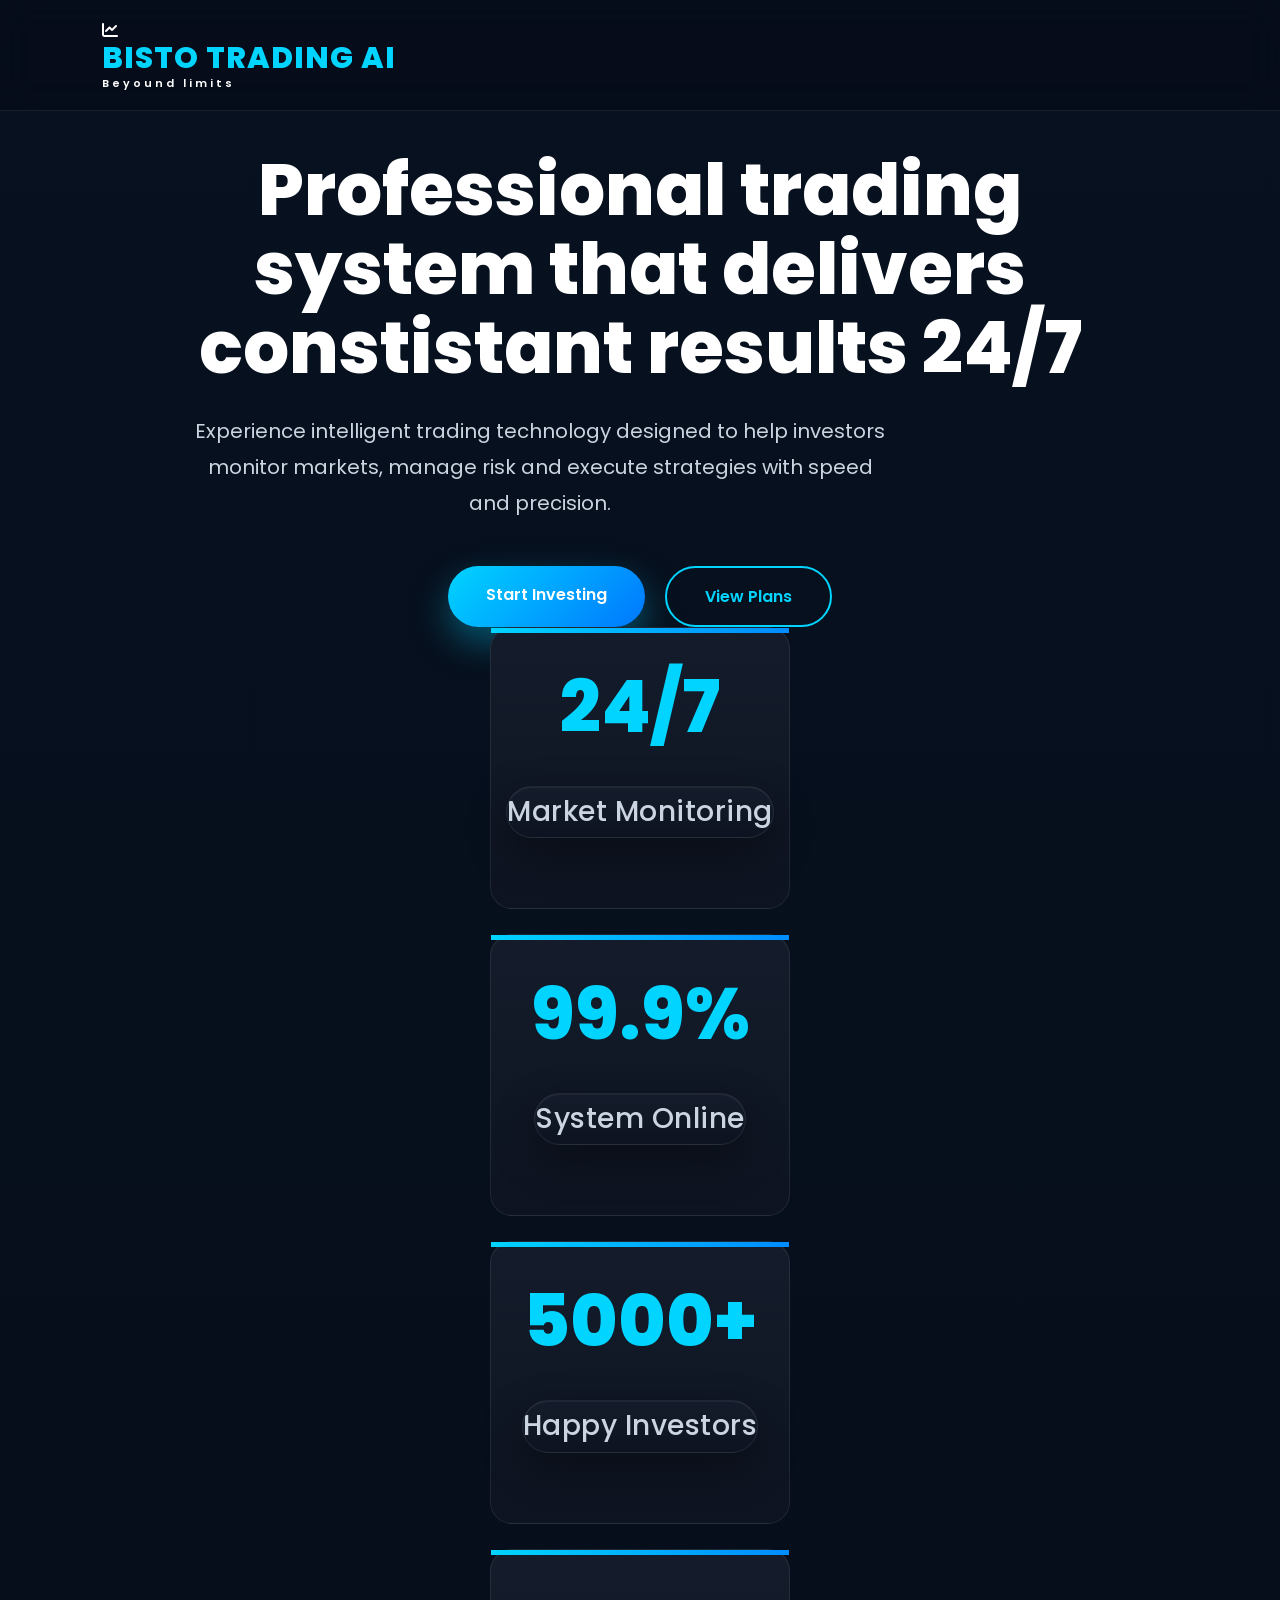
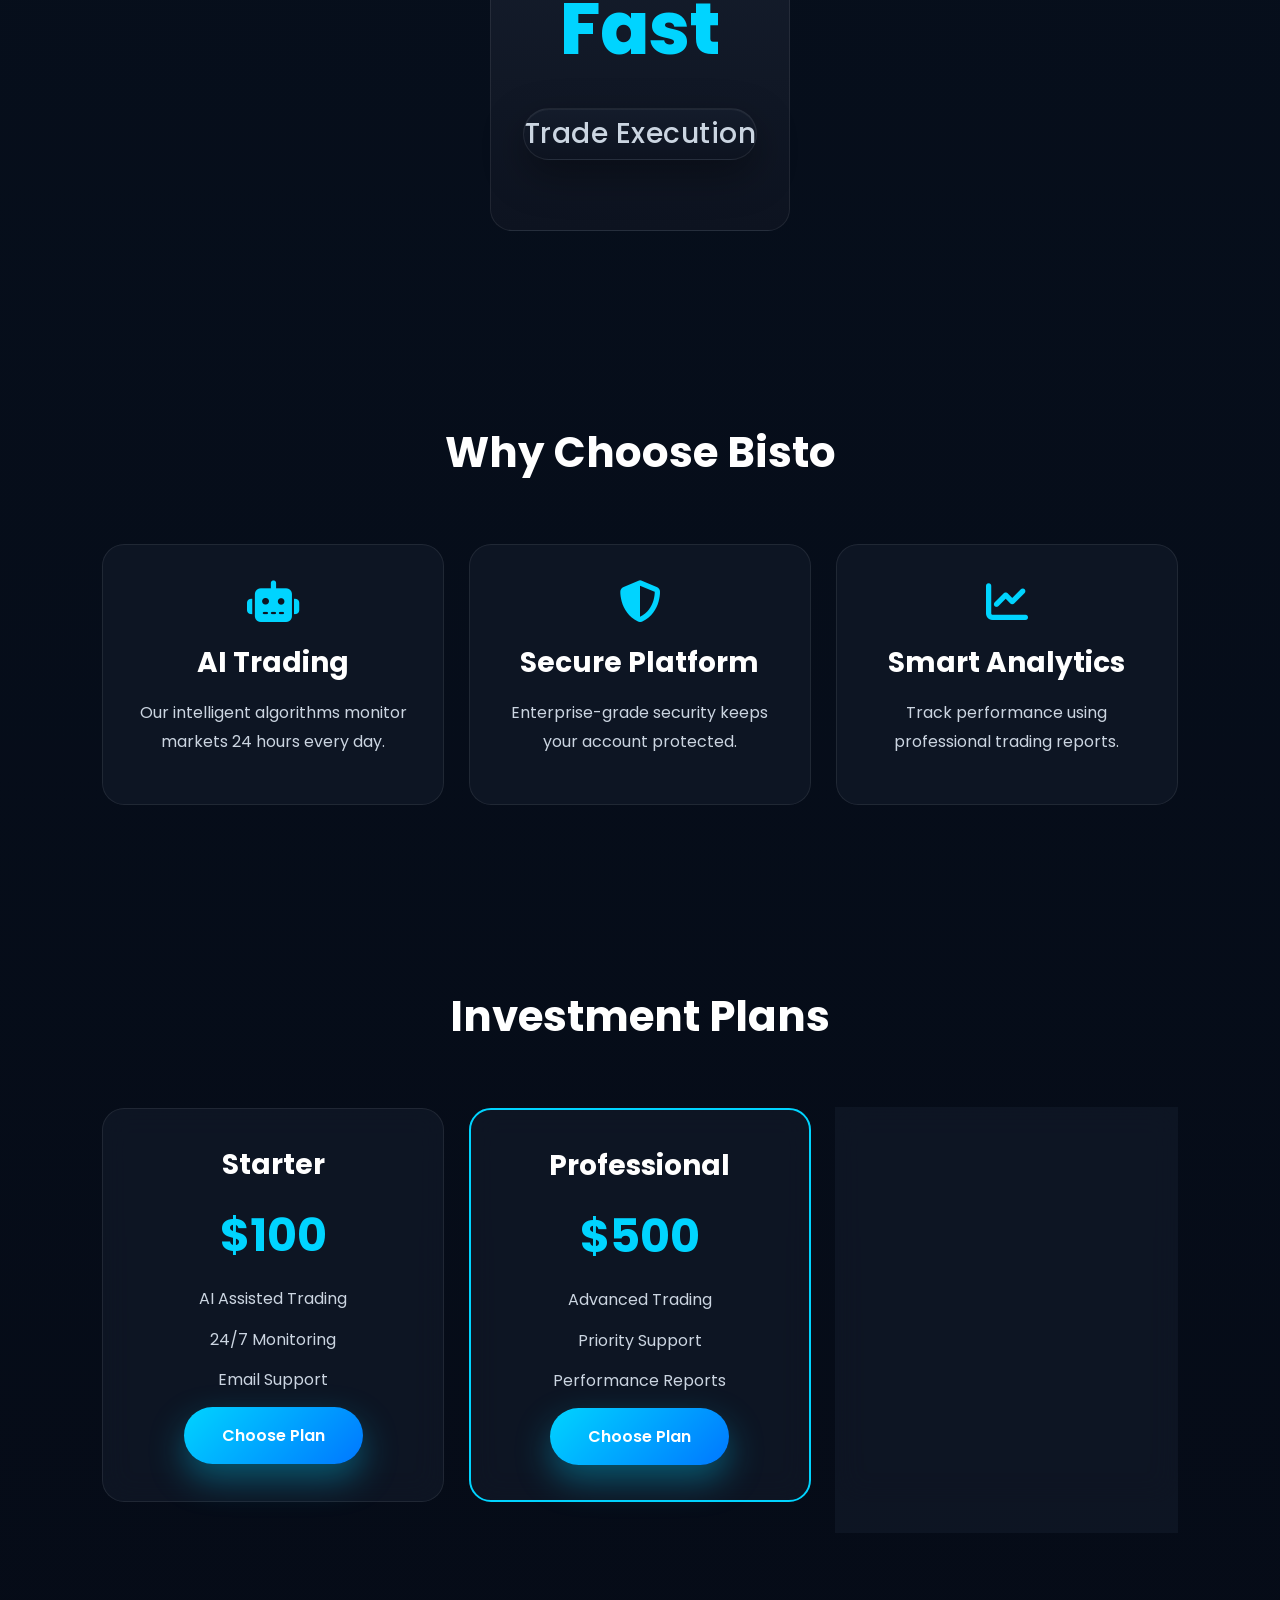
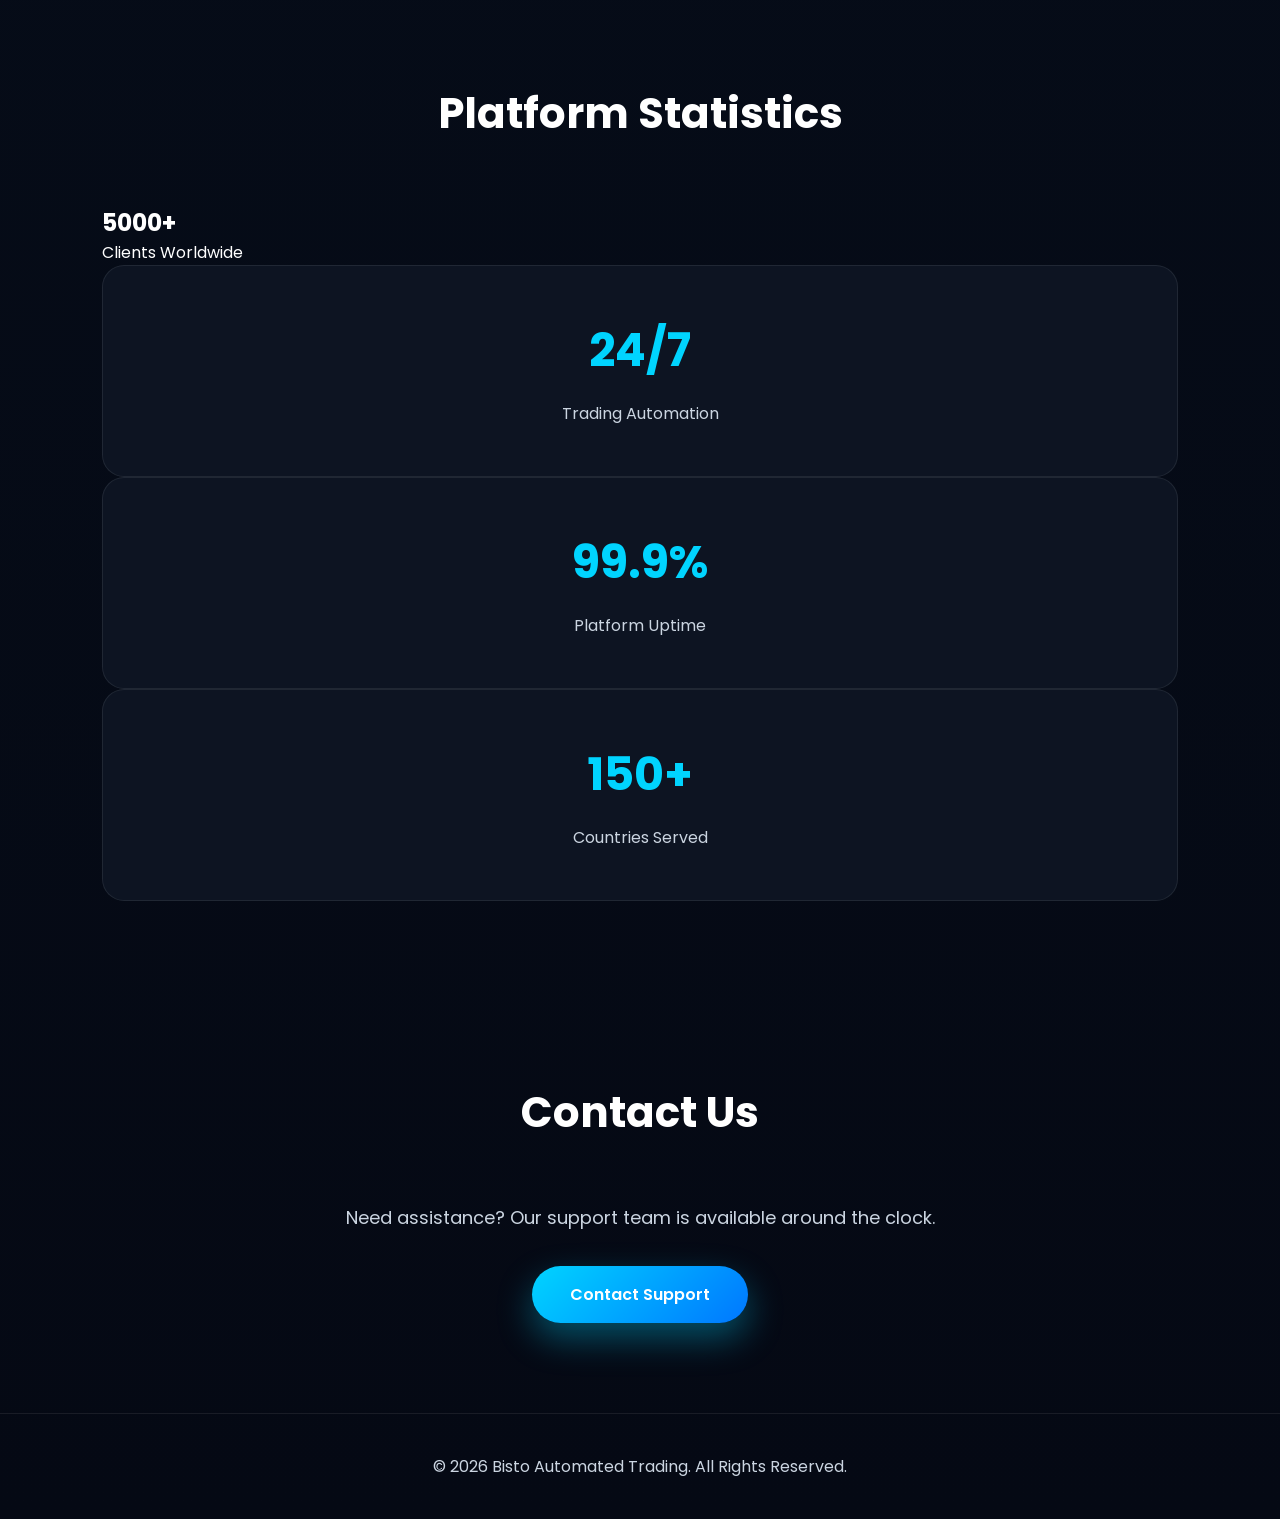
==== index.html @ ab2eaa42 "Improve" ====
<!DOCTYPE html>
<html lang="en">
<head>

<meta charset="UTF-8">
<meta name="viewport" content="width=device-width, initial-scale=1.0">

<title>Bisto Automated Trading</title>

<meta name="description" content="Automated Trading Platform">

<link rel="stylesheet" href="style.css">

<link rel="preconnect" href="https://fonts.googleapis.com">
<link rel="preconnect" href="https://fonts.gstatic.com" crossorigin>

<link href="https://fonts.googleapis.com/css2?family=Poppins:wght@300;400;500;600;700;800&display=swap" rel="stylesheet">

<link rel="stylesheet"
href="https://cdnjs.cloudflare.com/ajax/libs/font-awesome/6.7.2/css/all.min.css">

</head>

<body>

<header>

<divclass="logo-icon">
        <i class="fa-solid fa-chart-line"></i>

    <div class="logo-text">
        <h1>BISTO TRADING AI</h1>   
        <p>Beyound limits</p> <div>
</div>
<nav id="nav">


<div class="menu" id="menu">

<i class="fa-solid fa-bars"></i>

</div>

</header>

<!-- HERO -->

<section class="hero" id="home">

<div class="hero-content">

<h2>

Professional trading system that delivers constistant results 24/7 

     </h2>

<p>

Experience intelligent trading technology designed to help investors monitor markets, manage risk and execute strategies with speed and precision.

</p>

<div class="hero-buttons">

<a href="login.html" class="btn-primary">

Start Investing

</a>

<a href="#plans" class="btn-secondary">

View Plans

</a>

</div>

</div>

<div class="hero-stats">

<div class="stat">

<h3>24/7</h3>

<p>Market Monitoring</p>

</div>

<div class="stat">

<h3>99.9%</h3>

<p>System Online</p>

</div>

<div class="stat">

<h3>5000+</h3>

<p>Happy Investors</p>

</div>

<div class="stat">

<h3>Fast</h3>

<p>Trade Execution</p>

</div>

</div>

</section>

<!-- ABOUT -->

<section class="features" id="about">

<h2>Why Choose Bisto</h2>

<div class="cards">

<div class="card">

<i class="fa-solid fa-robot"></i>

<h3>AI Trading</h3>

<p>

Our intelligent algorithms monitor markets 24 hours every day.

</p>

</div>

<div class="card">

<i class="fa-solid fa-shield-halved"></i>

<h3>Secure Platform</h3>

<p>

Enterprise-grade security keeps your account protected.

</p>

</div>

<div class="card">

<i class="fa-solid fa-chart-line"></i>

<h3>Smart Analytics</h3>

<p>

Track performance using professional trading reports.

</p>

</div>

</div>

</section>

<!-- PLANS -->

<section class="plans" id="plans">

<h2>Investment Plans</h2>

<div class="cards">

<div class="card">

<h3>Starter</h3>

<h1>$100</h1>

<p>AI Assisted Trading</p>

<p>24/7 Monitoring</p>

<p>Email Support</p>

<a href="#" class="plan-btn">

Choose Plan

</a>

</div>

<div class="card featured">

<h3>Professional</h3>

<h1>$500</h1>

<p>Advanced Trading</p>

<p>Priority Support</p>

<p>Performance Reports</p>

<a href="#" class="plan-btn">

Choose Plan

</a>

</div>

<div class="card">

<h3>VIP</h3>

<h1>$1000</h1>

<p>Portfolio Management</p>

<p>Dedicated Advisor</p>

<p>Premium Analytics</p>

<a href="#" class="plan-btn">

Choose Plan

</a>

</div>

</div>

</section>

<!-- STATS -->

<section <section class="statistics" id="stats">

<h2>Platform Statistics</h2>

<div class="stats-grid">

<h1>5000+</h1>

<p>Clients Worldwide</p>

</div>

<div class="card">

<h1>24/7</h1>

<p>Trading Automation</p>

</div>

<div class="card">

<h1>99.9%</h1>

<p>Platform Uptime</p>

</div>

<div class="card">

<h1>150+</h1>

<p>Countries Served</p>

</div>

</div>

</section>

<!-- CONTACT -->

<section class="contact" id="contact">

<h2>Contact Us</h2>

<p>

Need assistance? Our support team is available around the clock.

</p>

<a href="#" class="btn-primary">

Contact Support

</a>

</section>

<footer>

<p>

© 2026 Bisto Automated Trading. All Rights Reserved.

</p>

</footer>

<script src="script.js"></script>

</body>

</html>
---- style.css ----
/*====================================
BISTO AUTOMATED TRADING V4
====================================*/

:root{

--primary:#00d4ff;
--secondary:#0077ff;
--dark:#050914;
--surface:#101827;
--surface2:#162033;
--white:#ffffff;
--text:#cbd5e1;
--border:rgba(255,255,255,.08);

}

*{
margin:0;
padding:0;
box-sizing:border-box;
font-family:'Poppins',sans-serif;
}

html{
scroll-behavior:smooth;
}

body{

background:
linear-gradient(180deg,#07111f,#050914);

color:var(--white);

overflow-x:hidden;

}

/*====================
HEADER
====================*/

header{

position:fixed;

top:0;
left:0;

width:100%;

padding:18px 8%;

display:flex;

justify-content:space-between;

align-items:center;

background:rgba(6,12,25,.85);

backdrop-filter:blur(18px);

border-bottom:1px solid var(--border);

z-index:1000;

}

.logo h1{

font-size:34px;

font-weight:800;

color:var(--primary);

letter-spacing:2px;

}

nav{

display:flex;

gap:30px;

}

nav a{

color:white;

text-decoration:none;

font-weight:500;

transition:.3s;

}

nav a:hover{

color:var(--primary);

}

.menu{

display:none;

font-size:30px;

cursor:pointer;

}

/*====================
HERO
====================*/

.hero{

padding:150px 8% 100px;

display:flex;

flex-direction:column;

justify-content:center;

align-items:center;

text-align:center;

min-height:100vh;

}

.hero h2{

font-size:clamp(42px,7vw,72px);

line-height:1.1;

font-weight:800;

max-width:900px;

margin-bottom:25px;

}

.hero p{

max-width:700px;

font-size:20px;

line-height:1.8;

color:var(--text);

margin-bottom:45px;

}

.hero-buttons{

display:flex;

gap:20px;

flex-wrap:wrap;

justify-content:center;

}

/*====================
BUTTONS
====================*/

.btn-primary,
.btn-secondary,
.plan-btn{

display:inline-block;

padding:16px 38px;

border-radius:60px;

text-decoration:none;

font-weight:600;

transition:.35s;

}

.btn-primary,
.plan-btn{

background:linear-gradient(135deg,var(--primary),var(--secondary));

color:white;

box-shadow:0 15px 35px rgba(0,212,255,.35);

}

.btn-primary:hover,
.plan-btn:hover{

transform:translateY(-5px);

}

.btn-secondary{

border:2px solid var(--primary);

color:var(--primary);

}

.btn-secondary:hover{

background:var(--primary);

color:#000;

}

/*====================
SECTION
====================*/

section{

padding:90px 8%;

}

section h2{

text-align:center;

font-size:42px;

margin-bottom:60px;

}

/*====================
GRID
====================*/

.cards,
.hero-stats{

display:grid;

grid-template-columns:repeat(auto-fit,minmax(250px,1fr));

gap:25px;

}

/*====================
CARD
====================*/

.card{

background:rgba(16,24,39,.75);

border:1px solid var(--border);

backdrop-filter:blur(15px);

border-radius:22px;

padding:35px;

text-align:center;

transition:.35s;

}

.card:hover{

transform:translateY(-8px);

border-color:var(--primary);

box-shadow:0 20px 45px rgba(0,212,255,.25);

}

.card i{

font-size:42px;

margin-bottom:20px;

color:var(--primary);

}

.card h1{

font-size:46px;

margin:15px 0;

color:var(--primary);

}

.card h3{

font-size:28px;

margin-bottom:15px;

}

.card p{

color:var(--text);

line-height:1.8;

margin-bottom:12px;

}

/*====================
STATS
====================*/
.stat{
    min-height:180px;
    padding:25px 15px;

    display:flex;
    flex-direction:column;
    justify-content:center;
    align-items:center;
    text-align:center;

    background:linear-gradient(180deg,#141c2b,#0d1320);
    border:1px solid rgba(255,255,255,.08);
    border-radius:22px;

    transition:.3s;
}

.stat:hover{
    transform:translateY(-8px);
    border-color:#00d4ff;
    box-shadow:0 20px 50px rgba(0,212,255,.18);
}

.stat h3{
    font-size:42px;
    color:#00d4ff;
    margin-bottom:12px;
    font-weight:800;
}

.stat p{
    font-size:18px;
    color:#cbd5e1;

    text-align:center;

    background:linear-gradient(180deg,#141c2b,#0d1320);
    border:1px solid rgba(255,255,255,.08);
    border-radius:28px;

    box-shadow:
        0 15px 40px rgba(0,0,0,.35),
        inset 0 1px 0 rgba(255,255,255,.05);

    transition:.35s ease;
    overflow:hidden;
    position:relative;
}
    
.stat::before{
    content:"";
    position:absolute;
    top:0;
    left:0;
    width:100%;
    height:5px;
    background:linear-gradient(90deg,#00d4ff,#008cff);
}

.stat:hover{
    transform:translateY(-10px);
    border-color:#00d4ff;
    box-shadow:
        0 25px 60px rgba(0,212,255,.20),
        0 0 40px rgba(0,212,255,.15);
}

.stat h3{
    font-size:72px;
    font-weight:800;
    color:#00d4ff;
    margin-bottom:25px;
}

.stat p{
    font-size:28px;
    color:#cbd5e1;
    font-weight:500;
    letter-spacing:.5px;
}

@media(max-width:768px){

.stat{
    min-height:260px;
    padding:50px 25px;
}

.stat h3{
    font-size:64px;
}

.stat p{
    font-size:24px;
}

}
.stat p{

color:var(--text);

}

/*====================
FEATURED PLAN
====================*/

.featured{

border:2px solid var(--primary);

transform:scale(1.04);

}

/*====================
CONTACT
====================*/

.contact{

text-align:center;

}

.contact p{

max-width:700px;

margin:0 auto 35px;

color:var(--text);

font-size:18px;

}

/*====================
FOOTER
====================*/

footer{

padding:40px;

text-align:center;

border-top:1px solid var(--border);

color:var(--text);

}

/*====================
RESPONSIVE
====================*/

@media(max-width:768px){

header{

padding:18px 20px;

}

nav{

position:fixed;

top:75px;

left:-100%;

width:100%;

background:#08101f;

display:flex;

flex-direction:column;

padding:30px;

gap:20px;

transition:.4s;

}

nav.active{

left:0;

}

.menu{

display:block;

}

.hero{

padding:130px 25px 70px;

}

.hero h2{

font-size:40px;

}

.hero p{

font-size:17px;

}

.hero-buttons{

flex-direction:column;

width:100%;

}

.btn-primary,
.btn-secondary,
.plan-btn{

width:100%;

text-align:center;

}

.cards,
.hero-stats{

grid-template-columns:1fr;

}

section{

padding:70px 25px;

}

section h2{

font-size:32px;

}

.logo h1{

font-size:28px;

}

}/* Reveal Animation */

.hidden{

opacity:0;

transform:translateY(40px);

transition:.8s ease;

}

.show{

opacity:1;

transform:translateY(0);

}.logo{
    display:flex;
    align-items:center;
}

.logo img{
    height:55px;
    width:auto;
    display:block;
}

@media (max-width:768px){
    .logo img{
        height:42px;
    }
}/* =========================
   BISTO LOGO
========================= */

.logo{
    display:flex;
    align-items:center;
    gap:12px;
}

.logo-icon{
    position:relative;
    width:46px;
    height:46px;
    display:flex;
    align-items:flex-end;
    justify-content:space-evenly;
    padding:8px;
    border-radius:12px;
    background:linear-gradient(135deg,#00d4ff,#0077ff);
    box-shadow:0 8px 25px rgba(0,212,255,.35);
}

.bar{
    width:6px;
    background:#fff;
    border-radius:4px;
}

.bar:nth-child(1){
    height:12px;
}

.bar:nth-child(2){
    height:20px;
}

.bar:nth-child(3){
    height:28px;
}

.arrow{
    position:absolute;
    width:22px;
    height:4px;
    background:#fff;
    top:18px;
    left:15px;
    transform:rotate(-35deg);
    border-radius:4px;
}

.arrow::after{
    content:"";
    position:absolute;
    right:-4px;
    top:-4px;
    border-left:8px solid #fff;
    border-top:6px solid transparent;
    border-bottom:6px solid transparent;
}

.logo-text{
    display:flex;
    flex-direction:column;
    justify-content:center;
}

.logo-text h1{
    margin:0;
    font-size:30px;
    font-weight:800;
    color:#00d4ff;
    line-height:1;
    letter-spacing:1px;
}

.logo-text p{
    margin:4px 0 0;
    font-size:11px;
    color:#ffffff;
    letter-spacing:3px;
    font-weight:600;
}
.logo{
    display:flex;
    align-items:center;
    gap:12px;
}

.logo-icon{
    width:45px;
    height:45px;

    display:flex;
    align-items:center;
    justify-content:center;

    color:#00d4ff;
    font-size:28px;

    flex-shrink:0;
}

.logo-text{
    display:flex;
    flex-direction:column;
    justify-content:center;
}

.logo-text h1{
    margin:0;
    font-size:30px;
    font-weight:800;
    color:#00d4ff;
    line-height:1;
}

.logo-text p{
    margin:2px 0 0;
    font-size:11px;
    letter-spacing:3px;
    color:#fff;
}
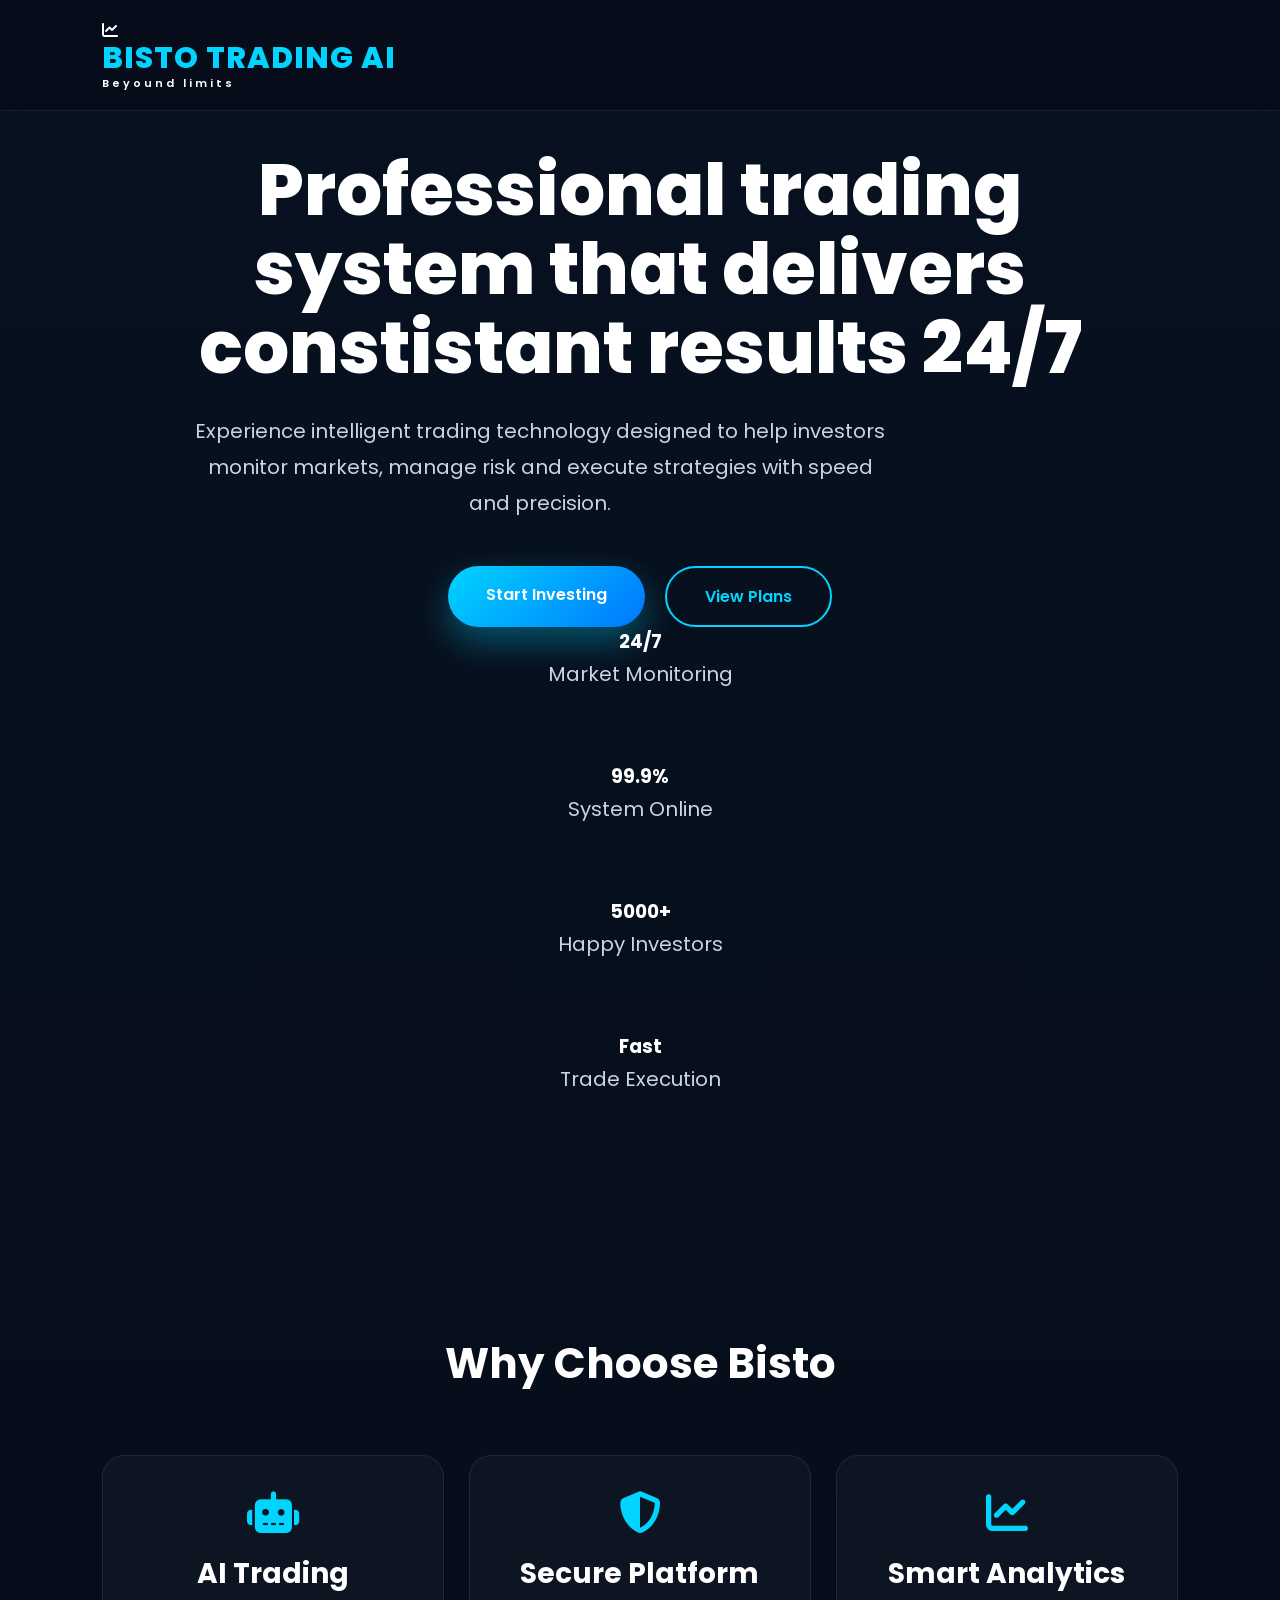
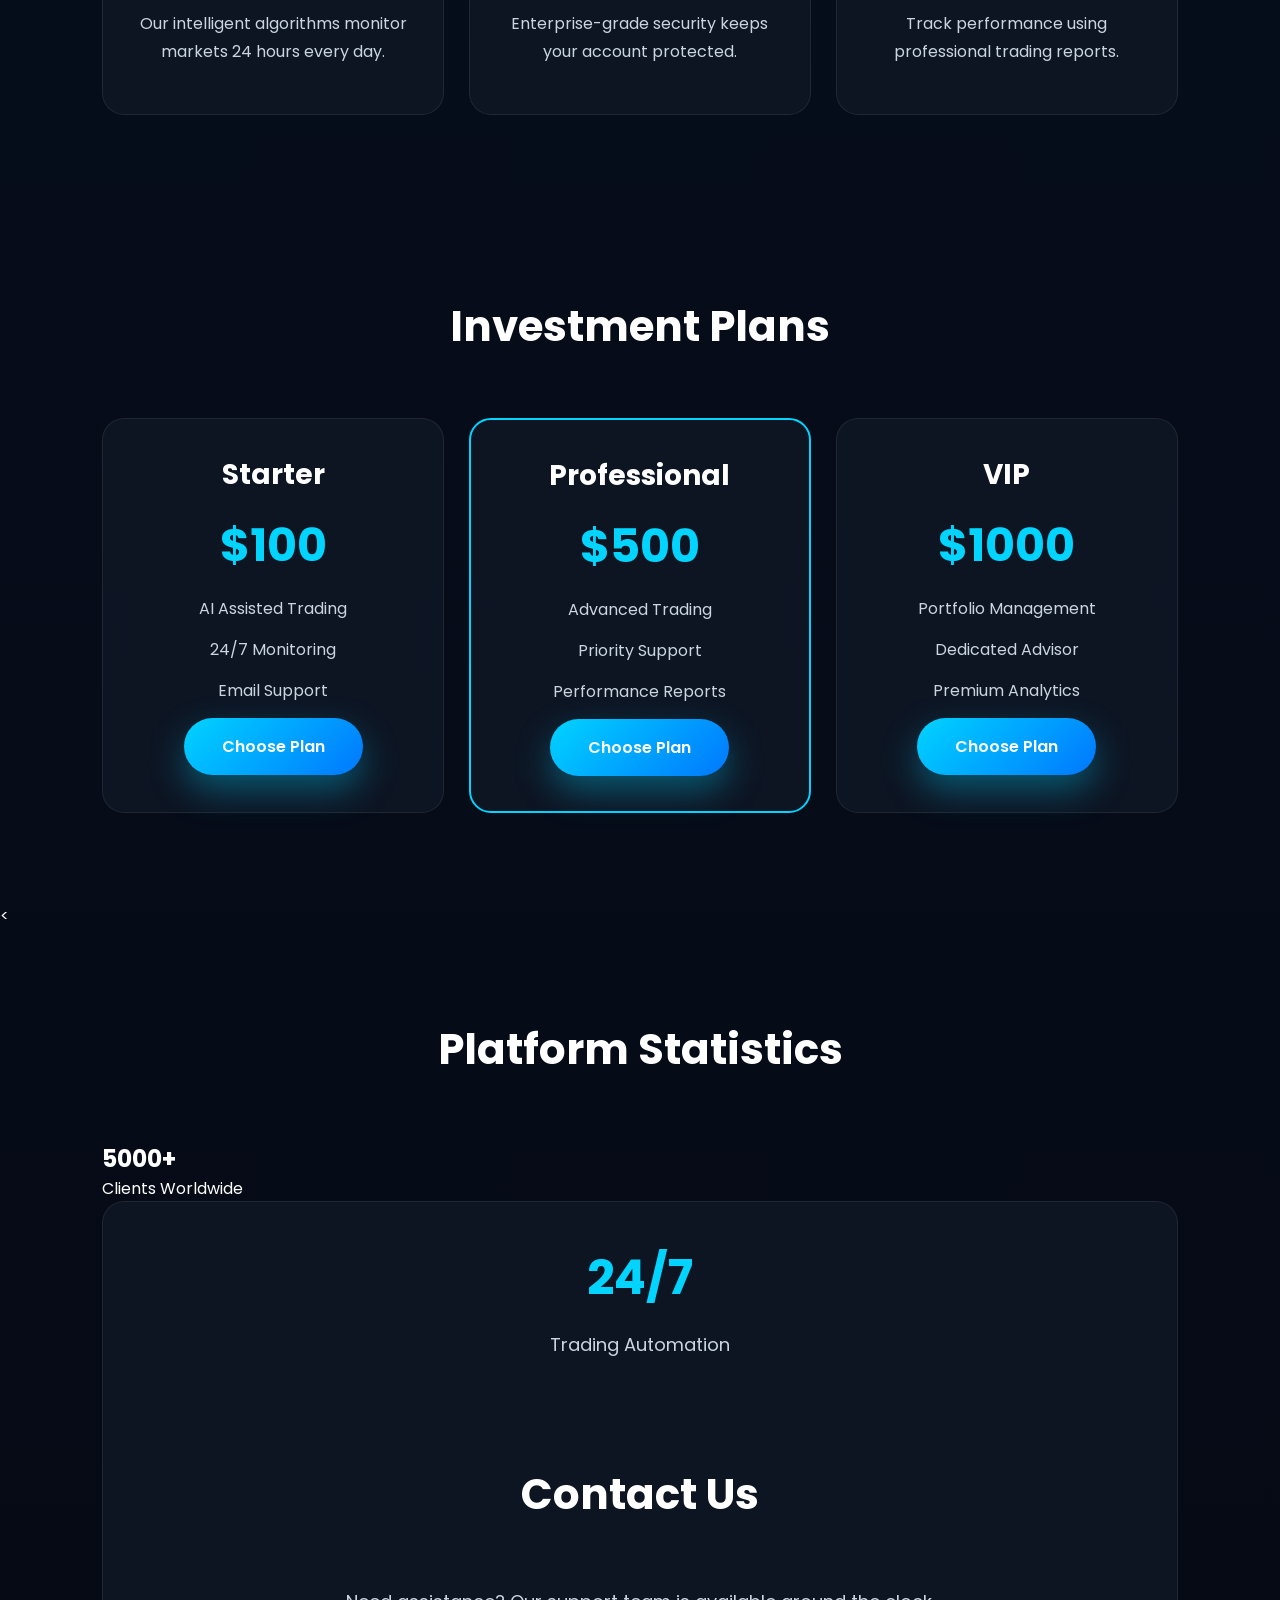
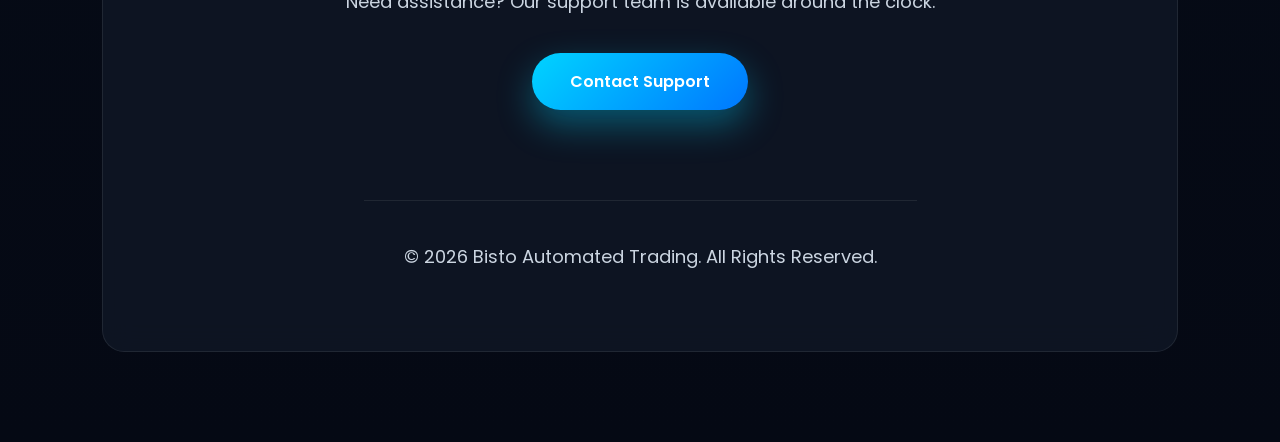
==== commit 992f90e8: "Improve" ====
--- a/index.html
+++ b/index.html
@@ -245,7 +245,7 @@
 
 <!-- STATS -->
 
-<section <section class="statistics" id="stats">
+<<section class="statistics" id="stats">
 
 <h2>Platform Statistics</h2>
 
@@ -263,48 +263,26 @@
 
 <p>Trading Automation</p>
 
-</div>
-
-<div class="card">
-
-<h1>99.9%</h1>
-
-<p>Platform Uptime</p>
-
-</div>
-
-<div class="card">
-
-<h1>150+</h1>
-
-<p>Countries Served</p>
-
-</div>
-
-</div>
+<!-- CONTACT -->
+
+<section class="contact" id="contact">
+
+<h2>Contact Us</h2>
+
+<p>
+
+Need assistance? Our support team is available around the clock.
+
+</p>
+
+<a href="#" class="btn-primary">
+
+Contact Support
+
+</a>
 
 </section>
 
-<!-- CONTACT -->
-
-<section class="contact" id="contact">
-
-<h2>Contact Us</h2>
-
-<p>
-
-Need assistance? Our support team is available around the clock.
-
-</p>
-
-<a href="#" class="btn-primary">
-
-Contact Support
-
-</a>
-
-</section>
-
 <footer>
 
 <p>
--- a/style.css
+++ b/style.css
@@ -342,109 +342,54 @@
 /*====================
 STATS
 ====================*/
-.stat{
+..stats-grid{
+    display:grid;
+    grid-template-columns:repeat(2,1fr);
+    gap:20px;
+    max-width:900px;
+    margin:40px auto 0;
+}
+
+.statistics .card{
     min-height:180px;
-    padding:25px 15px;
-
+    padding:25px 20px;
     display:flex;
     flex-direction:column;
     justify-content:center;
     align-items:center;
     text-align:center;
-
-    background:linear-gradient(180deg,#141c2b,#0d1320);
-    border:1px solid rgba(255,255,255,.08);
-    border-radius:22px;
-
-    transition:.3s;
-}
-
-.stat:hover{
-    transform:translateY(-8px);
-    border-color:#00d4ff;
-    box-shadow:0 20px 50px rgba(0,212,255,.18);
-}
-
-.stat h3{
-    font-size:42px;
+}
+
+.statistics .card h1{
+    font-size:48px;
     color:#00d4ff;
-    margin-bottom:12px;
-    font-weight:800;
-}
-
-.stat p{
+    margin-bottom:15px;
+}
+
+.statistics .card p{
     font-size:18px;
     color:#cbd5e1;
-
-    text-align:center;
-
-    background:linear-gradient(180deg,#141c2b,#0d1320);
-    border:1px solid rgba(255,255,255,.08);
-    border-radius:28px;
-
-    box-shadow:
-        0 15px 40px rgba(0,0,0,.35),
-        inset 0 1px 0 rgba(255,255,255,.05);
-
-    transition:.35s ease;
-    overflow:hidden;
-    position:relative;
-}
-    
-.stat::before{
-    content:"";
-    position:absolute;
-    top:0;
-    left:0;
-    width:100%;
-    height:5px;
-    background:linear-gradient(90deg,#00d4ff,#008cff);
-}
-
-.stat:hover{
-    transform:translateY(-10px);
-    border-color:#00d4ff;
-    box-shadow:
-        0 25px 60px rgba(0,212,255,.20),
-        0 0 40px rgba(0,212,255,.15);
-}
-
-.stat h3{
-    font-size:72px;
-    font-weight:800;
-    color:#00d4ff;
-    margin-bottom:25px;
-}
-
-.stat p{
-    font-size:28px;
-    color:#cbd5e1;
-    font-weight:500;
-    letter-spacing:.5px;
 }
 
 @media(max-width:768px){
-
-.stat{
-    min-height:260px;
-    padding:50px 25px;
-}
-
-.stat h3{
-    font-size:64px;
-}
-
-.stat p{
-    font-size:24px;
-}
-
-}
-.stat p{
-
-color:var(--text);
-
-}
-
+    .stats-grid{
+        grid-template-columns:repeat(2,1fr);
+        gap:15px;
+    }
+
+    .statistics .card{
+        min-height:160px;
+        padding:20px 15px;
+    }
+
+    .statistics .card h1{
+        font-size:36px;
+    }
+
+    .statistics .card p{
+        font-size:16px;
+    }
+}
 /*====================
 FEATURED PLAN
 ====================*/
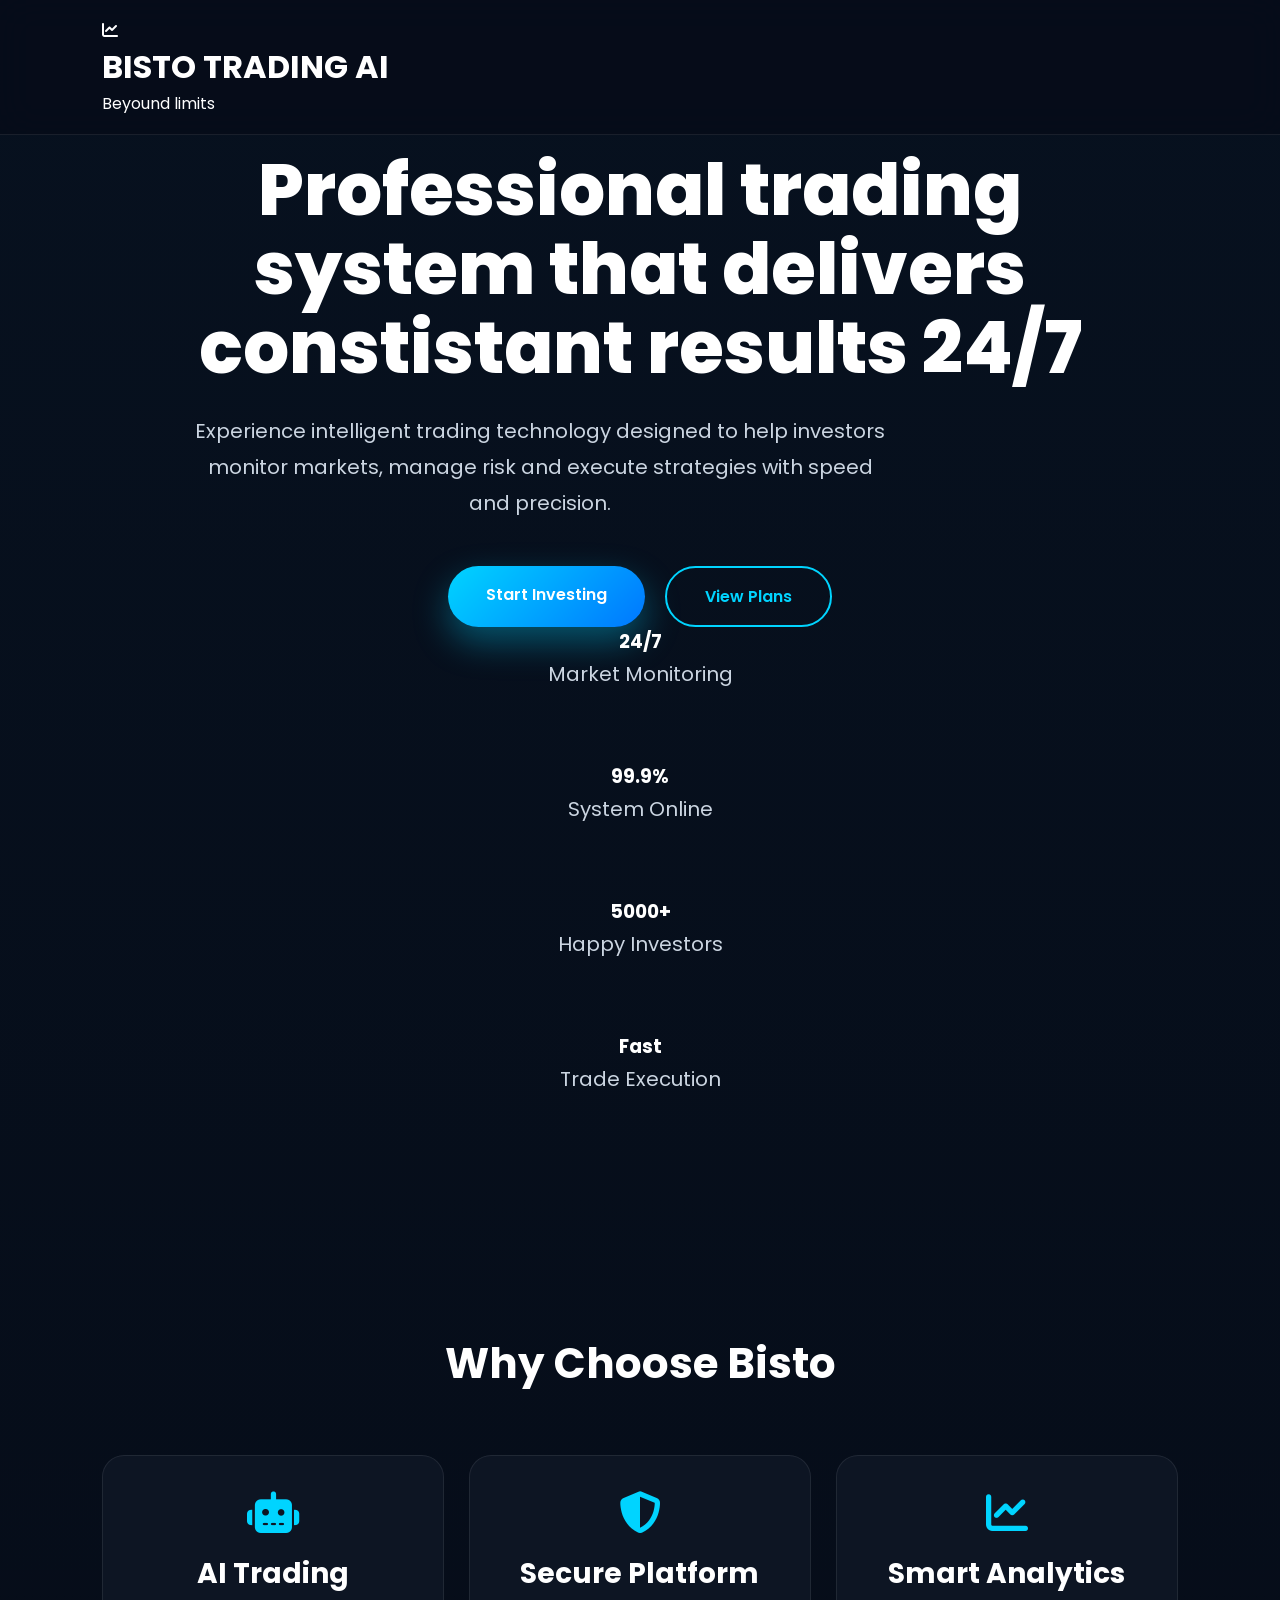
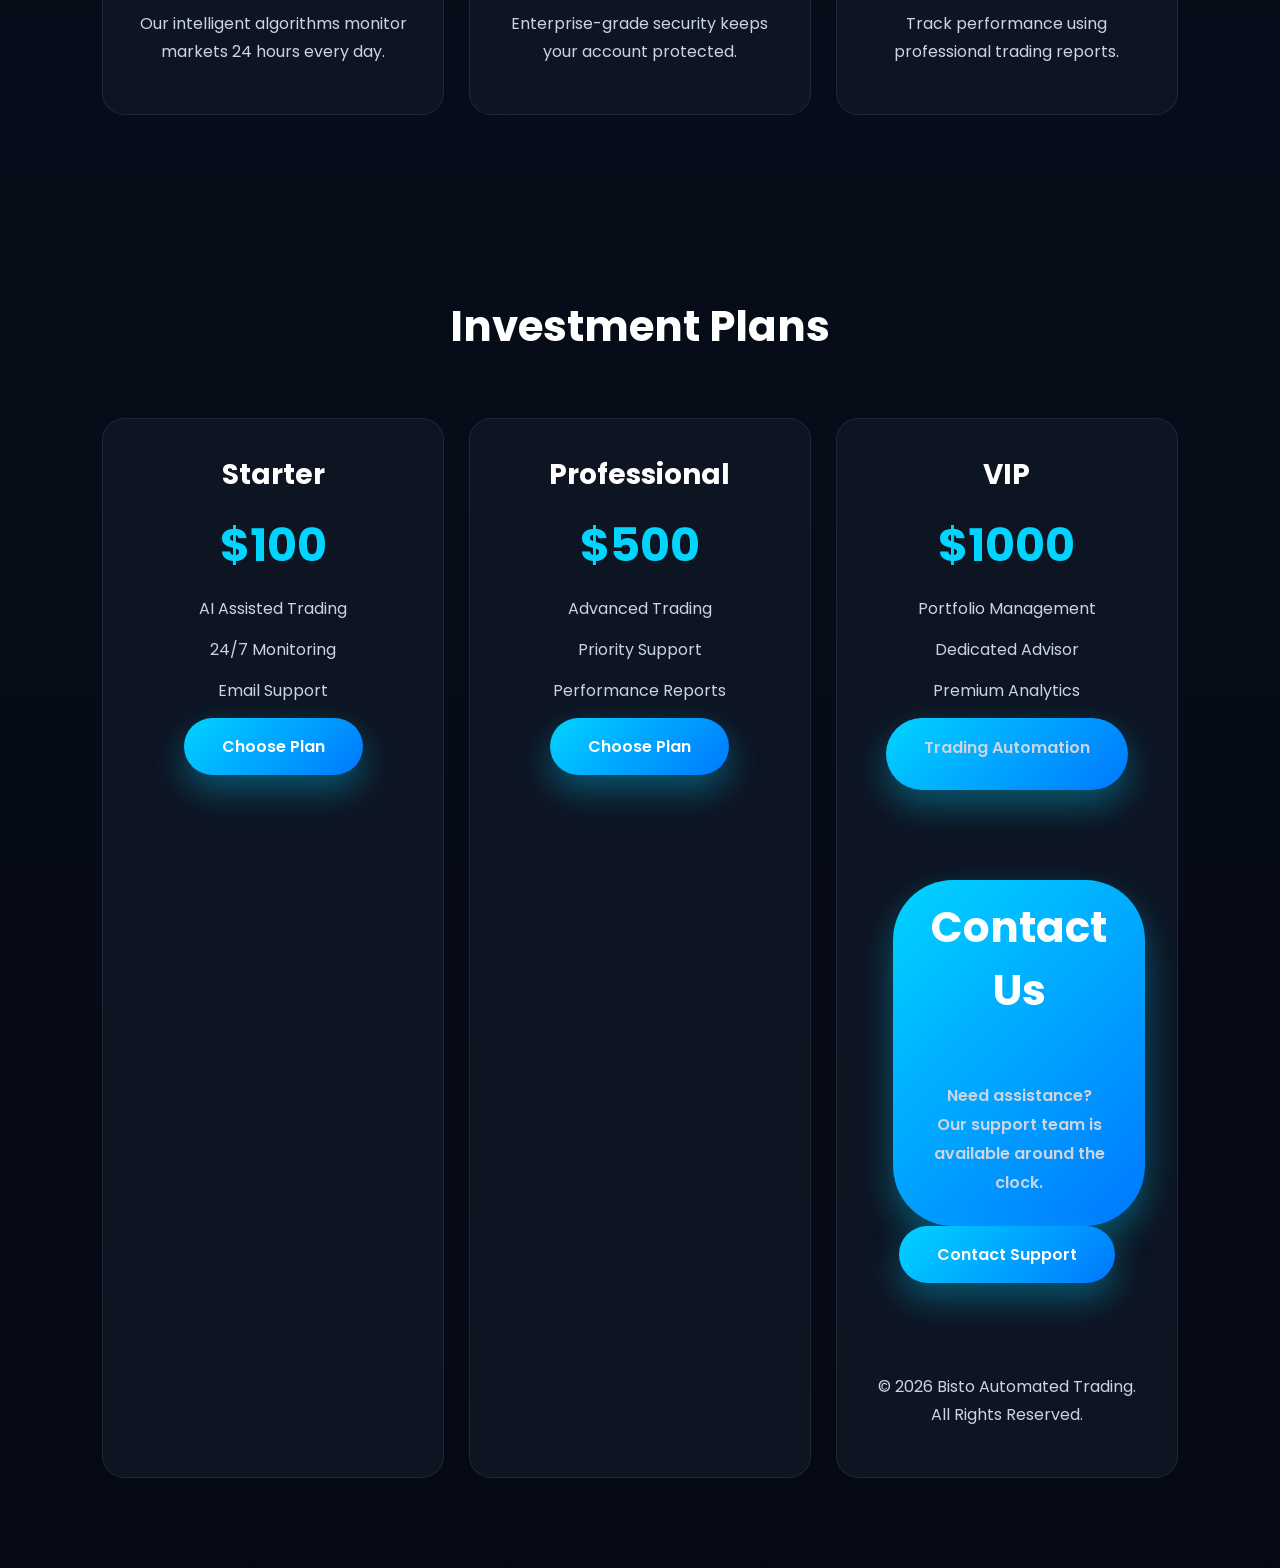
==== commit 6f326544: "Improve" ====
--- a/index.html
+++ b/index.html
@@ -233,56 +233,28 @@
 
 <a href="#" class="plan-btn">
 
-Choose Plan
-
-</a>
-
-</div>
-
-</div>
+<p>Trading Automation</p>
+
+<!-- CONTACT -->
+
+<section class="contact" id="contact">
+
+<h2>Contact Us</h2>
+
+<p>
+
+Need assistance? Our support team is available around the clock.
+
+</p>
+
+<a href="#" class="btn-primary">
+
+Contact Support
+
+</a>
 
 </section>
 
-<!-- STATS -->
-
-<<section class="statistics" id="stats">
-
-<h2>Platform Statistics</h2>
-
-<div class="stats-grid">
-
-<h1>5000+</h1>
-
-<p>Clients Worldwide</p>
-
-</div>
-
-<div class="card">
-
-<h1>24/7</h1>
-
-<p>Trading Automation</p>
-
-<!-- CONTACT -->
-
-<section class="contact" id="contact">
-
-<h2>Contact Us</h2>
-
-<p>
-
-Need assistance? Our support team is available around the clock.
-
-</p>
-
-<a href="#" class="btn-primary">
-
-Contact Support
-
-</a>
-
-</section>
-
 <footer>
 
 <p>
--- a/style.css
+++ b/style.css
@@ -337,70 +337,6 @@
 
 margin-bottom:12px;
 
-}
-
-/*====================
-STATS
-====================*/
-..stats-grid{
-    display:grid;
-    grid-template-columns:repeat(2,1fr);
-    gap:20px;
-    max-width:900px;
-    margin:40px auto 0;
-}
-
-.statistics .card{
-    min-height:180px;
-    padding:25px 20px;
-    display:flex;
-    flex-direction:column;
-    justify-content:center;
-    align-items:center;
-    text-align:center;
-}
-
-.statistics .card h1{
-    font-size:48px;
-    color:#00d4ff;
-    margin-bottom:15px;
-}
-
-.statistics .card p{
-    font-size:18px;
-    color:#cbd5e1;
-}
-
-@media(max-width:768px){
-    .stats-grid{
-        grid-template-columns:repeat(2,1fr);
-        gap:15px;
-    }
-
-    .statistics .card{
-        min-height:160px;
-        padding:20px 15px;
-    }
-
-    .statistics .card h1{
-        font-size:36px;
-    }
-
-    .statistics .card p{
-        font-size:16px;
-    }
-}
-/*====================
-FEATURED PLAN
-====================*/
-
-.featured{
-
-border:2px solid var(--primary);
-
-transform:scale(1.04);
-
-}
 
 /*====================
 CONTACT
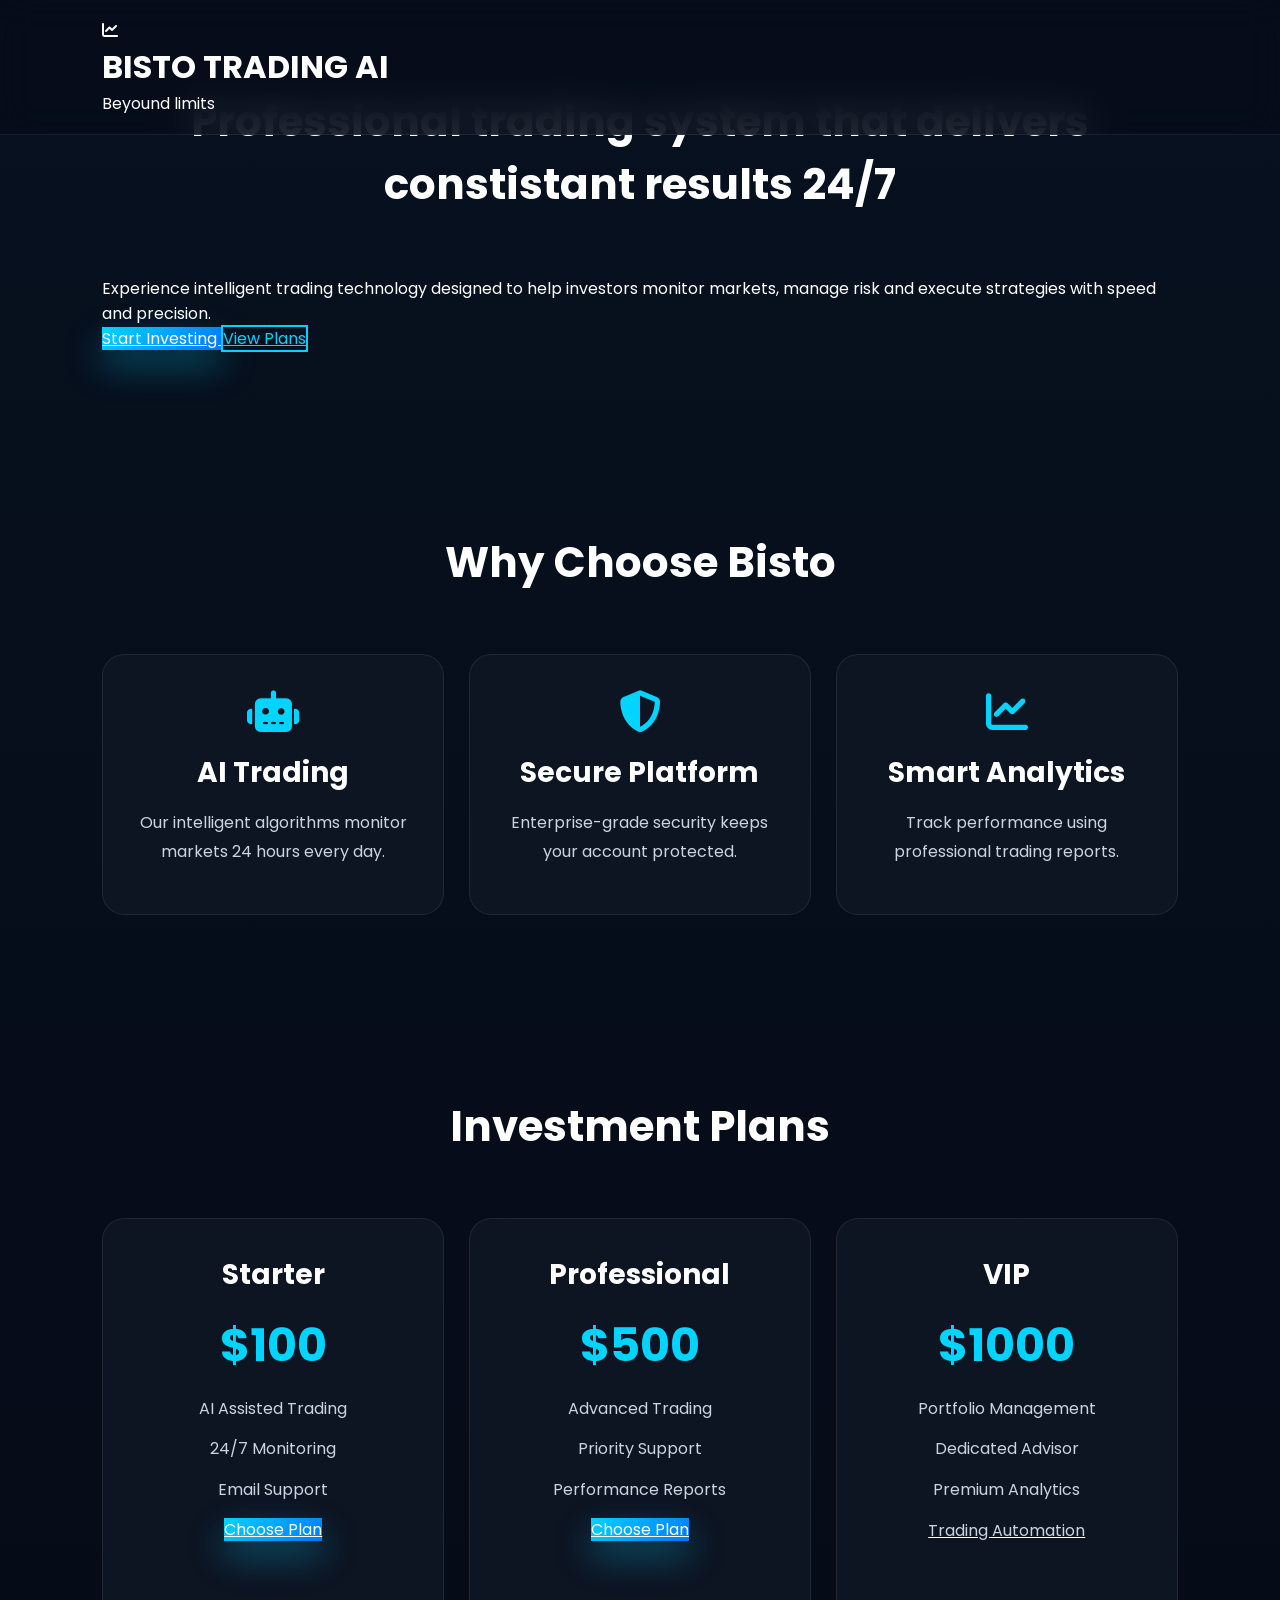
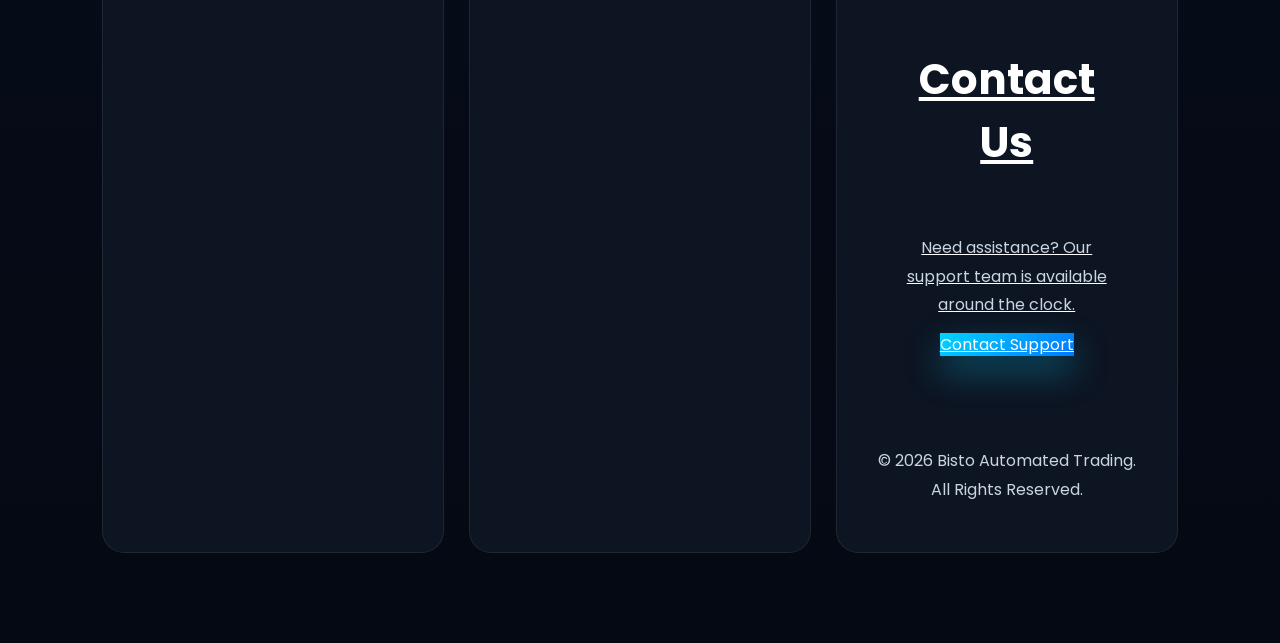
==== commit e7717617: "Improve" ====
--- a/index.html
+++ b/index.html
@@ -75,46 +75,6 @@
 
 </a>
 
-</div>
-
-</div>
-
-<div class="hero-stats">
-
-<div class="stat">
-
-<h3>24/7</h3>
-
-<p>Market Monitoring</p>
-
-</div>
-
-<div class="stat">
-
-<h3>99.9%</h3>
-
-<p>System Online</p>
-
-</div>
-
-<div class="stat">
-
-<h3>5000+</h3>
-
-<p>Happy Investors</p>
-
-</div>
-
-<div class="stat">
-
-<h3>Fast</h3>
-
-<p>Trade Execution</p>
-
-</div>
-
-</div>
-
 </section>
 
 <!-- ABOUT -->
--- a/style.css
+++ b/style.css
@@ -1,644 +1,622 @@
-/*====================================
-BISTO AUTOMATED TRADING V4
-====================================*/
-
-:root{
-
---primary:#00d4ff;
---secondary:#0077ff;
---dark:#050914;
---surface:#101827;
---surface2:#162033;
---white:#ffffff;
---text:#cbd5e1;
---border:rgba(255,255,255,.08);
-
+    /*====================================
+    BISTO AUTOMATED TRADING V4
+    ====================================*/
+
+    :root{
+
+    --primary:#00d4ff;
+    --secondary:#0077ff;
+    --dark:#050914;
+    --surface:#101827;
+    --surface2:#162033;
+    --white:#ffffff;
+    --text:#cbd5e1;
+    --border:rgba(255,255,255,.08);
+
+    }
+
+    *{
+    margin:0;
+    padding:0;
+    box-sizing:border-box;
+    font-family:'Poppins',sans-serif;
+    }
+
+    html{
+    scroll-behavior:smooth;
+    }
+
+    body{
+
+    background:
+    linear-gradient(180deg,#07111f,#050914);
+
+    color:var(--white);
+
+    overflow-x:hidden;
+
+    }
+
+    /*====================
+    HEADER
+    ====================*/
+
+    header{
+
+    position:fixed;
+
+    top:0;
+    left:0;
+
+    width:100%;
+
+    padding:18px 8%;
+
+    display:flex;
+
+    justify-content:space-between;
+
+    align-items:center;
+
+    background:rgba(6,12,25,.85);
+
+    backdrop-filter:blur(18px);
+
+    border-bottom:1px solid var(--border);
+
+    z-index:1000;
+
+    }
+
+    .logo h1{
+
+    font-size:34px;
+
+    font-weight:800;
+
+    color:var(--primary);
+
+    letter-spacing:2px;
+
+    }
+
+    nav{
+
+    display:flex;
+
+    gap:30px;
+
+    }
+
+    nav a{
+
+    color:white;
+
+    text-decoration:none;
+
+    font-weight:500;
+
+    transition:.3s;
+
+    }
+
+    nav a:hover{
+
+    color:var(--primary);
+
+    }
+
+    .menu{
+
+    display:none;
+
+    font-size:30px;
+
+    cursor:pointer;
+
+    }
+
+    /* HERO STATS */
+
+.hero-stats{
+    display:grid;
+    grid-template-columns:repeat(2,1fr);
+    gap:20px;
+    width:100%;
+    max-width:800px;
+    margin:60px auto 0;
 }
 
-*{
-margin:0;
-padding:0;
-box-sizing:border-box;
-font-family:'Poppins',sans-serif;
+.stat{
+    background:rgba(16,24,39,.85);
+    border:1px solid rgba(255,255,255,.08);
+    border-radius:22px;
+    padding:35px 20px;
+    text-align:center;
+    backdrop-filter:blur(15px);
+    transition:.35s;
 }
 
-html{
-scroll-behavior:smooth;
+.stat:hover{
+    transform:translateY(-8px);
+    border-color:#00d4ff;
+    box-shadow:0 20px 40px rgba(0,212,255,.25);
 }
 
-body{
-
-background:
-linear-gradient(180deg,#07111f,#050914);
-
-color:var(--white);
-
-overflow-x:hidden;
-
+.stat h3{
+    font-size:42px;
+    color:#00d4ff;
+    font-weight:800;
+    margin-bottom:10px;
 }
 
-/*====================
-HEADER
-====================*/
-
-header{
-
-position:fixed;
-
-top:0;
-left:0;
-
-width:100%;
-
-padding:18px 8%;
-
-display:flex;
-
-justify-content:space-between;
-
-align-items:center;
-
-background:rgba(6,12,25,.85);
-
-backdrop-filter:blur(18px);
-
-border-bottom:1px solid var(--border);
-
-z-index:1000;
-
+.stat p{
+    font-size:18px;
+    color:#cbd5e1;
 }
-
-.logo h1{
-
-font-size:34px;
-
-font-weight:800;
-
-color:var(--primary);
-
-letter-spacing:2px;
-
-}
-
-nav{
-
-display:flex;
-
-gap:30px;
-
-}
-
-nav a{
-
-color:white;
-
-text-decoration:none;
-
-font-weight:500;
-
-transition:.3s;
-
-}
-
-nav a:hover{
-
-color:var(--primary);
-
-}
-
-.menu{
-
-display:none;
-
-font-size:30px;
-
-cursor:pointer;
-
-}
-
-/*====================
-HERO
-====================*/
-
-.hero{
-
-padding:150px 8% 100px;
-
-display:flex;
-
-flex-direction:column;
-
-justify-content:center;
-
-align-items:center;
-
-text-align:center;
-
-min-height:100vh;
-
-}
-
-.hero h2{
-
-font-size:clamp(42px,7vw,72px);
-
-line-height:1.1;
-
-font-weight:800;
-
-max-width:900px;
-
-margin-bottom:25px;
-
-}
-
-.hero p{
-
-max-width:700px;
-
-font-size:20px;
-
-line-height:1.8;
-
-color:var(--text);
-
-margin-bottom:45px;
-
-}
-
-.hero-buttons{
-
-display:flex;
-
-gap:20px;
-
-flex-wrap:wrap;
-
-justify-content:center;
-
-}
-
-/*====================
-BUTTONS
-====================*/
-
-.btn-primary,
-.btn-secondary,
-.plan-btn{
-
-display:inline-block;
-
-padding:16px 38px;
-
-border-radius:60px;
-
-text-decoration:none;
-
-font-weight:600;
-
-transition:.35s;
-
-}
-
-.btn-primary,
-.plan-btn{
-
-background:linear-gradient(135deg,var(--primary),var(--secondary));
-
-color:white;
-
-box-shadow:0 15px 35px rgba(0,212,255,.35);
-
-}
-
-.btn-primary:hover,
-.plan-btn:hover{
-
-transform:translateY(-5px);
-
-}
-
-.btn-secondary{
-
-border:2px solid var(--primary);
-
-color:var(--primary);
-
-}
-
-.btn-secondary:hover{
-
-background:var(--primary);
-
-color:#000;
-
-}
-
-/*====================
-SECTION
-====================*/
-
-section{
-
-padding:90px 8%;
-
-}
-
-section h2{
-
-text-align:center;
-
-font-size:42px;
-
-margin-bottom:60px;
-
-}
-
-/*====================
-GRID
-====================*/
-
-.cards,
-.hero-stats{
-
-display:grid;
-
-grid-template-columns:repeat(auto-fit,minmax(250px,1fr));
-
-gap:25px;
-
-}
-
-/*====================
-CARD
-====================*/
-
-.card{
-
-background:rgba(16,24,39,.75);
-
-border:1px solid var(--border);
-
-backdrop-filter:blur(15px);
-
-border-radius:22px;
-
-padding:35px;
-
-text-align:center;
-
-transition:.35s;
-
-}
-
-.card:hover{
-
-transform:translateY(-8px);
-
-border-color:var(--primary);
-
-box-shadow:0 20px 45px rgba(0,212,255,.25);
-
-}
-
-.card i{
-
-font-size:42px;
-
-margin-bottom:20px;
-
-color:var(--primary);
-
-}
-
-.card h1{
-
-font-size:46px;
-
-margin:15px 0;
-
-color:var(--primary);
-
-}
-
-.card h3{
-
-font-size:28px;
-
-margin-bottom:15px;
-
-}
-
-.card p{
-
-color:var(--text);
-
-line-height:1.8;
-
-margin-bottom:12px;
-
-
-/*====================
-CONTACT
-====================*/
-
-.contact{
-
-text-align:center;
-
-}
-
-.contact p{
-
-max-width:700px;
-
-margin:0 auto 35px;
-
-color:var(--text);
-
-font-size:18px;
-
-}
-
-/*====================
-FOOTER
-====================*/
-
-footer{
-
-padding:40px;
-
-text-align:center;
-
-border-top:1px solid var(--border);
-
-color:var(--text);
-
-}
-
-/*====================
-RESPONSIVE
-====================*/
-
-@media(max-width:768px){
-
-header{
-
-padding:18px 20px;
-
-}
-
-nav{
-
-position:fixed;
-
-top:75px;
-
-left:-100%;
-
-width:100%;
-
-background:#08101f;
-
-display:flex;
-
-flex-direction:column;
-
-padding:30px;
-
-gap:20px;
-
-transition:.4s;
-
-}
-
-nav.active{
-
-left:0;
-
-}
-
-.menu{
-
-display:block;
-
-}
-
-.hero{
-
-padding:130px 25px 70px;
-
-}
-
-.hero h2{
-
-font-size:40px;
-
-}
-
-.hero p{
-
-font-size:17px;
-
-}
-
-.hero-buttons{
-
-flex-direction:column;
-
-width:100%;
-
-}
-
-.btn-primary,
-.btn-secondary,
-.plan-btn{
-
-width:100%;
-
-text-align:center;
-
-}
-
-.cards,
-.hero-stats{
-
-grid-template-columns:1fr;
-
-}
-
-section{
-
-padding:70px 25px;
-
-}
-
-section h2{
-
-font-size:32px;
-
-}
-
-.logo h1{
-
-font-size:28px;
-
-}
-
-}/* Reveal Animation */
-
-.hidden{
-
-opacity:0;
-
-transform:translateY(40px);
-
-transition:.8s ease;
-
-}
-
-.show{
-
-opacity:1;
-
-transform:translateY(0);
-
-}.logo{
+    }
+
+    /*====================
+    BUTTONS
+    ====================*/
+
+    .btn-primary,
+    .btn-secondary,
+    .plan-btn{
+
+    display:inline-block;
+
+    padding:16px 38px;
+
+    border-radius:60px;
+
+    text-decoration:none;
+
+    font-weight:600;
+
+    transition:.35s;
+
+    }
+
+    .btn-primary,
+    .plan-btn{
+
+    background:linear-gradient(135deg,var(--primary),var(--secondary));
+
+    color:white;
+
+    box-shadow:0 15px 35px rgba(0,212,255,.35);
+
+    }
+
+    .btn-primary:hover,
+    .plan-btn:hover{
+
+    transform:translateY(-5px);
+
+    }
+
+    .btn-secondary{
+
+    border:2px solid var(--primary);
+
+    color:var(--primary);
+
+    }
+
+    .btn-secondary:hover{
+
+    background:var(--primary);
+
+    color:#000;
+
+    }
+
+    /*====================
+    SECTION
+    ====================*/
+
+    section{
+
+    padding:90px 8%;
+
+    }
+
+    section h2{
+
+    text-align:center;
+
+    font-size:42px;
+
+    margin-bottom:60px;
+
+    }
+
+    /*====================
+    GRID
+    ====================*/
+
+    .cards,
+    .hero-stats{
+
+    display:grid;
+
+    grid-template-columns:repeat(auto-fit,minmax(250px,1fr));
+
+    gap:25px;
+
+    }
+
+    /*====================
+    CARD
+    ====================*/
+
+    .card{
+
+    background:rgba(16,24,39,.75);
+
+    border:1px solid var(--border);
+
+    backdrop-filter:blur(15px);
+
+    border-radius:22px;
+
+    padding:35px;
+
+    text-align:center;
+
+    transition:.35s;
+
+    }
+
+    .card:hover{
+
+    transform:translateY(-8px);
+
+    border-color:var(--primary);
+
+    box-shadow:0 20px 45px rgba(0,212,255,.25);
+
+    }
+
+    .card i{
+
+    font-size:42px;
+
+    margin-bottom:20px;
+
+    color:var(--primary);
+
+    }
+
+    .card h1{
+
+    font-size:46px;
+
+    margin:15px 0;
+
+    color:var(--primary);
+
+    }
+
+    .card h3{
+
+    font-size:28px;
+
+    margin-bottom:15px;
+
+    }
+
+    .card p{
+
+    color:var(--text);
+
+    line-height:1.8;
+
+    margin-bottom:12px;
+
+
+    /*====================
+    CONTACT
+    ====================*/
+
+    .contact{
+
+    text-align:center;
+
+    }
+
+    .contact p{
+
+    max-width:700px;
+
+    margin:0 auto 35px;
+
+    color:var(--text);
+
+    font-size:18px;
+
+    }
+
+    /*====================
+    FOOTER
+    ====================*/
+
+    footer{
+
+    padding:40px;
+
+    text-align:center;
+
+    border-top:1px solid var(--border);
+
+    color:var(--text);
+
+    }
+
+    /*====================
+    RESPONSIVE
+    ====================*/
+
+    @media(max-width:768px){
+
+    header{
+
+    padding:18px 20px;
+
+    }
+
+    nav{
+
+    position:fixed;
+
+    top:75px;
+
+    left:-100%;
+
+    width:100%;
+
+    background:#08101f;
+
     display:flex;
-    align-items:center;
-}
-
-.logo img{
-    height:55px;
-    width:auto;
+
+    flex-direction:column;
+
+    padding:30px;
+
+    gap:20px;
+
+    transition:.4s;
+
+    }
+
+    nav.active{
+
+    left:0;
+
+    }
+
+    .menu{
+
     display:block;
-}
-
-@media (max-width:768px){
+
+    }
+
+    .hero{
+
+    padding:130px 25px 70px;
+
+    }
+
+    .hero h2{
+
+    font-size:40px;
+
+    }
+
+    .hero p{
+
+    font-size:17px;
+
+    }
+
+    .hero-buttons{
+
+    flex-direction:column;
+
+    width:100%;
+
+    }
+
+    .btn-primary,
+    .btn-secondary,
+    .plan-btn{
+
+    width:100%;
+
+    text-align:center;
+
+    }
+
+    .cards,
+    .hero-stats{
+
+    grid-template-columns:1fr;
+
+    }
+
+    section{
+
+    padding:70px 25px;
+
+    }
+
+    section h2{
+
+    font-size:32px;
+
+    }
+
+    .logo h1{
+
+    font-size:28px;
+
+    }
+
+    }/* Reveal Animation */
+
+    .hidden{
+
+    opacity:0;
+
+    transform:translateY(40px);
+
+    transition:.8s ease;
+
+    }
+
+    .show{
+
+    opacity:1;
+
+    transform:translateY(0);
+
+    }.logo{
+        display:flex;
+        align-items:center;
+    }
+
     .logo img{
-        height:42px;
-    }
-}/* =========================
-   BISTO LOGO
-========================= */
-
-.logo{
-    display:flex;
-    align-items:center;
-    gap:12px;
-}
-
-.logo-icon{
-    position:relative;
-    width:46px;
-    height:46px;
-    display:flex;
-    align-items:flex-end;
-    justify-content:space-evenly;
-    padding:8px;
-    border-radius:12px;
-    background:linear-gradient(135deg,#00d4ff,#0077ff);
-    box-shadow:0 8px 25px rgba(0,212,255,.35);
-}
-
-.bar{
-    width:6px;
-    background:#fff;
-    border-radius:4px;
-}
-
-.bar:nth-child(1){
-    height:12px;
-}
-
-.bar:nth-child(2){
-    height:20px;
-}
-
-.bar:nth-child(3){
-    height:28px;
-}
-
-.arrow{
-    position:absolute;
-    width:22px;
-    height:4px;
-    background:#fff;
-    top:18px;
-    left:15px;
-    transform:rotate(-35deg);
-    border-radius:4px;
-}
-
-.arrow::after{
-    content:"";
-    position:absolute;
-    right:-4px;
-    top:-4px;
-    border-left:8px solid #fff;
-    border-top:6px solid transparent;
-    border-bottom:6px solid transparent;
-}
-
-.logo-text{
-    display:flex;
-    flex-direction:column;
-    justify-content:center;
-}
-
-.logo-text h1{
-    margin:0;
-    font-size:30px;
-    font-weight:800;
-    color:#00d4ff;
-    line-height:1;
-    letter-spacing:1px;
-}
-
-.logo-text p{
-    margin:4px 0 0;
-    font-size:11px;
-    color:#ffffff;
-    letter-spacing:3px;
-    font-weight:600;
-}
-.logo{
-    display:flex;
-    align-items:center;
-    gap:12px;
-}
-
-.logo-icon{
-    width:45px;
-    height:45px;
-
-    display:flex;
-    align-items:center;
-    justify-content:center;
-
-    color:#00d4ff;
-    font-size:28px;
-
-    flex-shrink:0;
-}
-
-.logo-text{
-    display:flex;
-    flex-direction:column;
-    justify-content:center;
-}
-
-.logo-text h1{
-    margin:0;
-    font-size:30px;
-    font-weight:800;
-    color:#00d4ff;
-    line-height:1;
-}
-
-.logo-text p{
-    margin:2px 0 0;
-    font-size:11px;
-    letter-spacing:3px;
-    color:#fff;
-}+        height:55px;
+        width:auto;
+        display:block;
+    }
+
+    @media (max-width:768px){
+        .logo img{
+            height:42px;
+        }
+    }/* =========================
+       BISTO LOGO
+    ========================= */
+
+    .logo{
+        display:flex;
+        align-items:center;
+        gap:12px;
+    }
+
+    .logo-icon{
+        position:relative;
+        width:46px;
+        height:46px;
+        display:flex;
+        align-items:flex-end;
+        justify-content:space-evenly;
+        padding:8px;
+        border-radius:12px;
+        background:linear-gradient(135deg,#00d4ff,#0077ff);
+        box-shadow:0 8px 25px rgba(0,212,255,.35);
+    }
+
+    .bar{
+        width:6px;
+        background:#fff;
+        border-radius:4px;
+    }
+
+    .bar:nth-child(1){
+        height:12px;
+    }
+
+    .bar:nth-child(2){
+        height:20px;
+    }
+
+    .bar:nth-child(3){
+        height:28px;
+    }
+
+    .arrow{
+        position:absolute;
+        width:22px;
+        height:4px;
+        background:#fff;
+        top:18px;
+        left:15px;
+        transform:rotate(-35deg);
+        border-radius:4px;
+    }
+
+    .arrow::after{
+        content:"";
+        position:absolute;
+        right:-4px;
+        top:-4px;
+        border-left:8px solid #fff;
+        border-top:6px solid transparent;
+        border-bottom:6px solid transparent;
+    }
+
+    .logo-text{
+        display:flex;
+        flex-direction:column;
+        justify-content:center;
+    }
+
+    .logo-text h1{
+        margin:0;
+        font-size:30px;
+        font-weight:800;
+        color:#00d4ff;
+        line-height:1;
+        letter-spacing:1px;
+    }
+
+    .logo-text p{
+        margin:4px 0 0;
+        font-size:11px;
+        color:#ffffff;
+        letter-spacing:3px;
+        font-weight:600;
+    }
+    .logo{
+        display:flex;
+        align-items:center;
+        gap:12px;
+    }
+
+    .logo-icon{
+        width:45px;
+        height:45px;
+
+        display:flex;
+        align-items:center;
+        justify-content:center;
+
+        color:#00d4ff;
+        font-size:28px;
+
+        flex-shrink:0;
+    }
+
+    .logo-text{
+        display:flex;
+        flex-direction:column;
+        justify-content:center;
+    }
+
+    .logo-text h1{
+        margin:0;
+        font-size:30px;
+        font-weight:800;
+        color:#00d4ff;
+        line-height:1;
+    }
+
+    .logo-text p{
+        margin:2px 0 0;
+        font-size:11px;
+        letter-spacing:3px;
+        color:#fff;
+    }
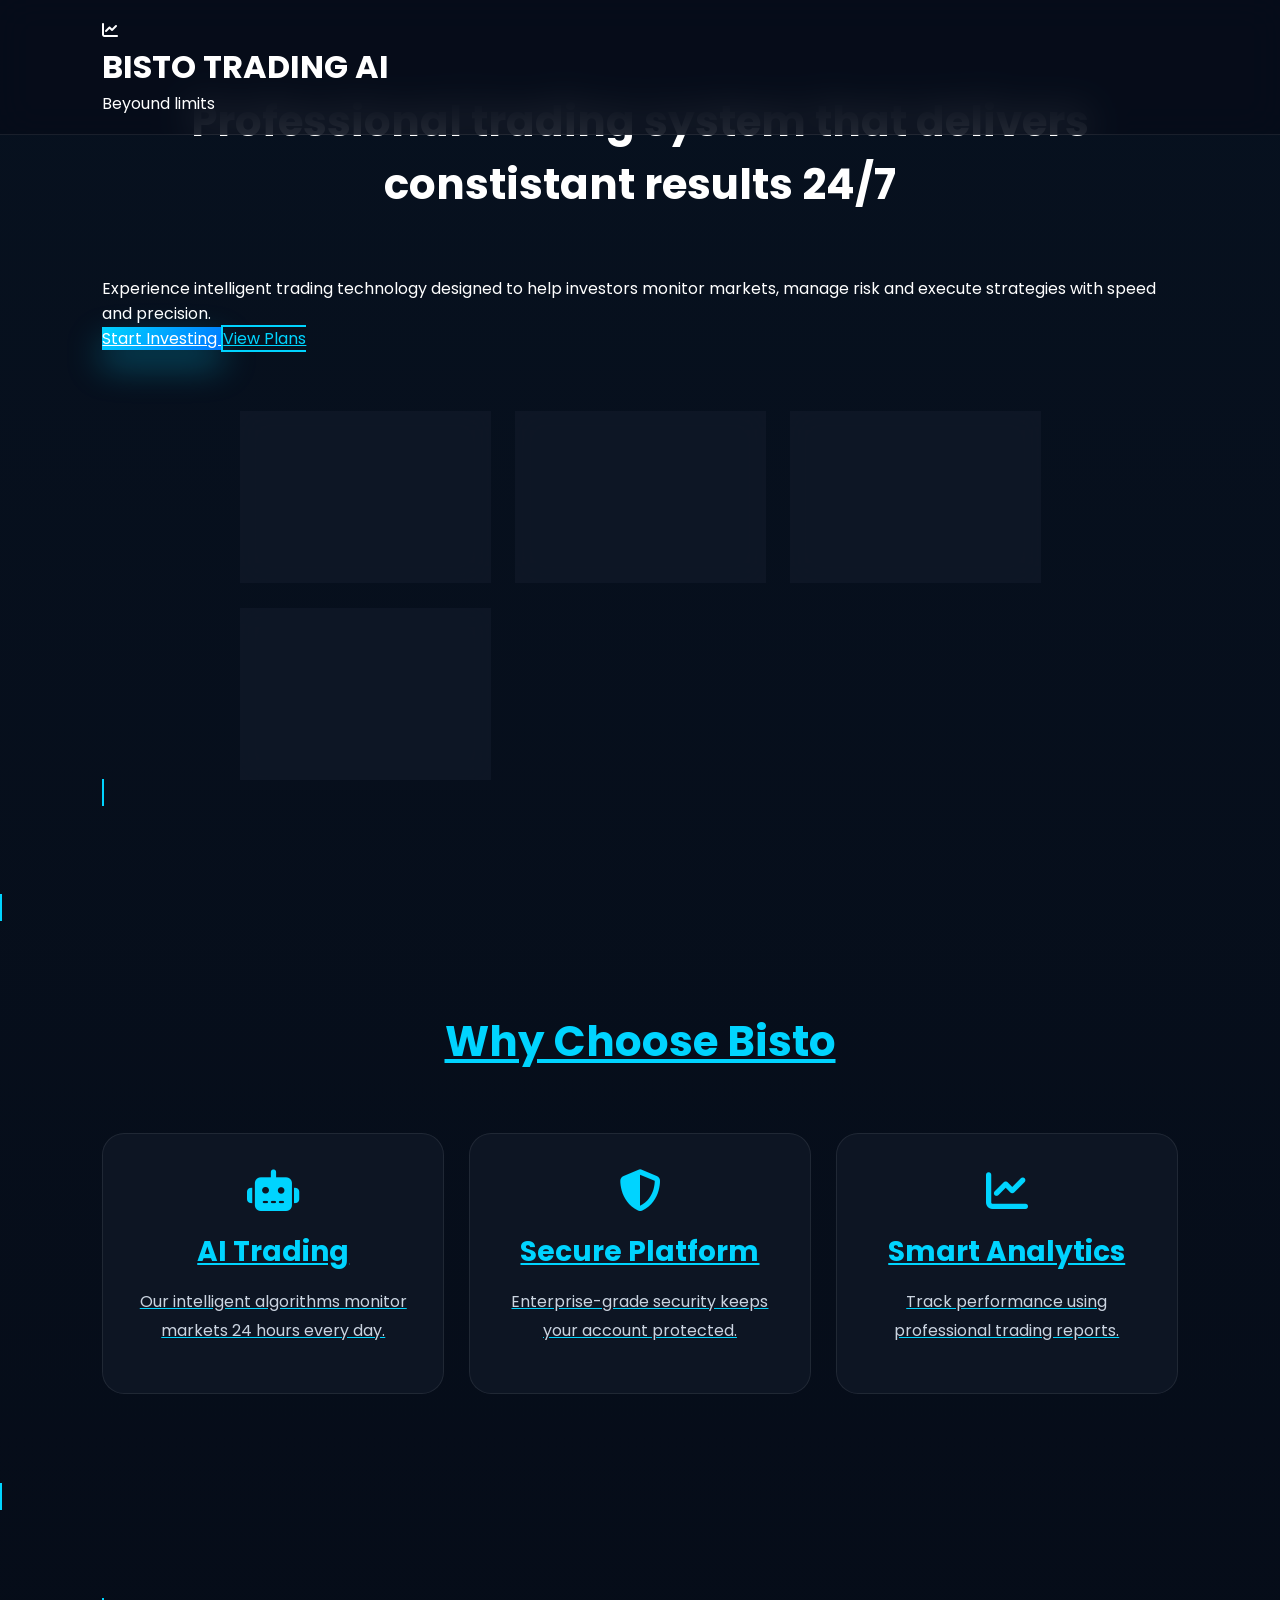
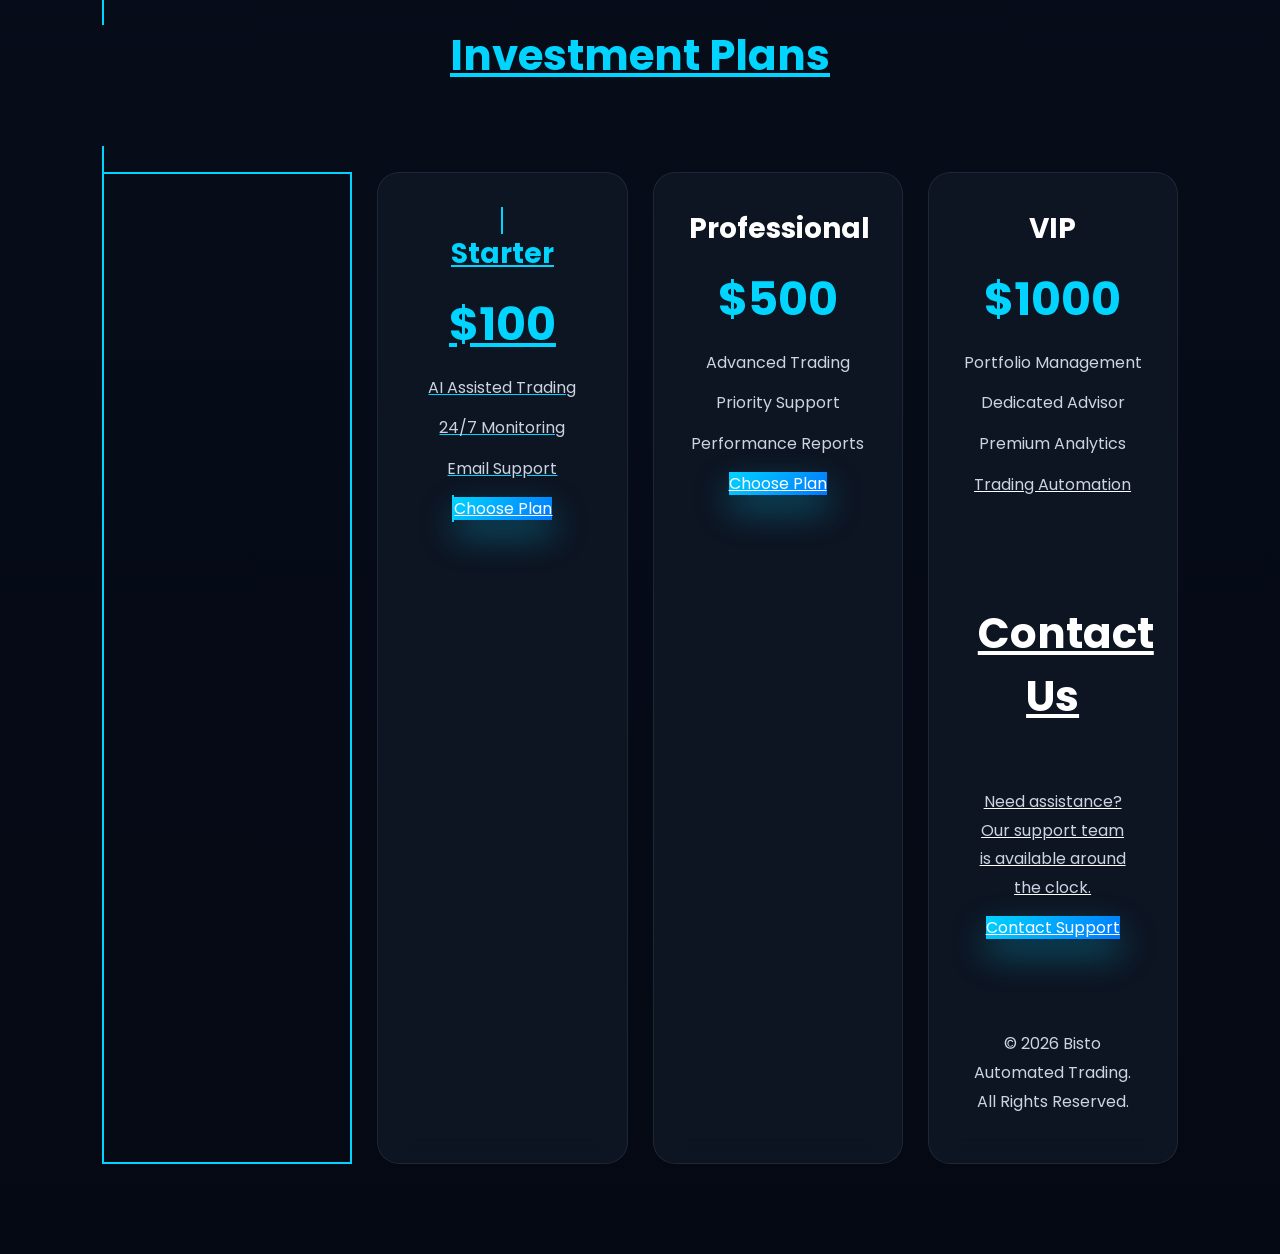
==== commit fe9339f6: "Improve" ====
--- a/index.html
+++ b/index.html
@@ -73,7 +73,29 @@
 
 View Plans
 
-</a>
+<div class="hero-stats">
+
+    <div class="stat">
+        <h3>24/7</h3>
+        <p>Market Monitoring</p>
+    </div>
+
+    <div class="stat">
+        <h3>99.9%</h3>
+        <p>System Online</p>
+    </div>
+
+    <div class="stat">
+        <h3>5000+</h3>
+        <p>Happy Investors</p>
+    </div>
+
+    <div class="stat">
+        <h3>Fast</h3>
+        <p>Trade Execution</p>
+    </div>
+
+</div>
 
 </section>
 
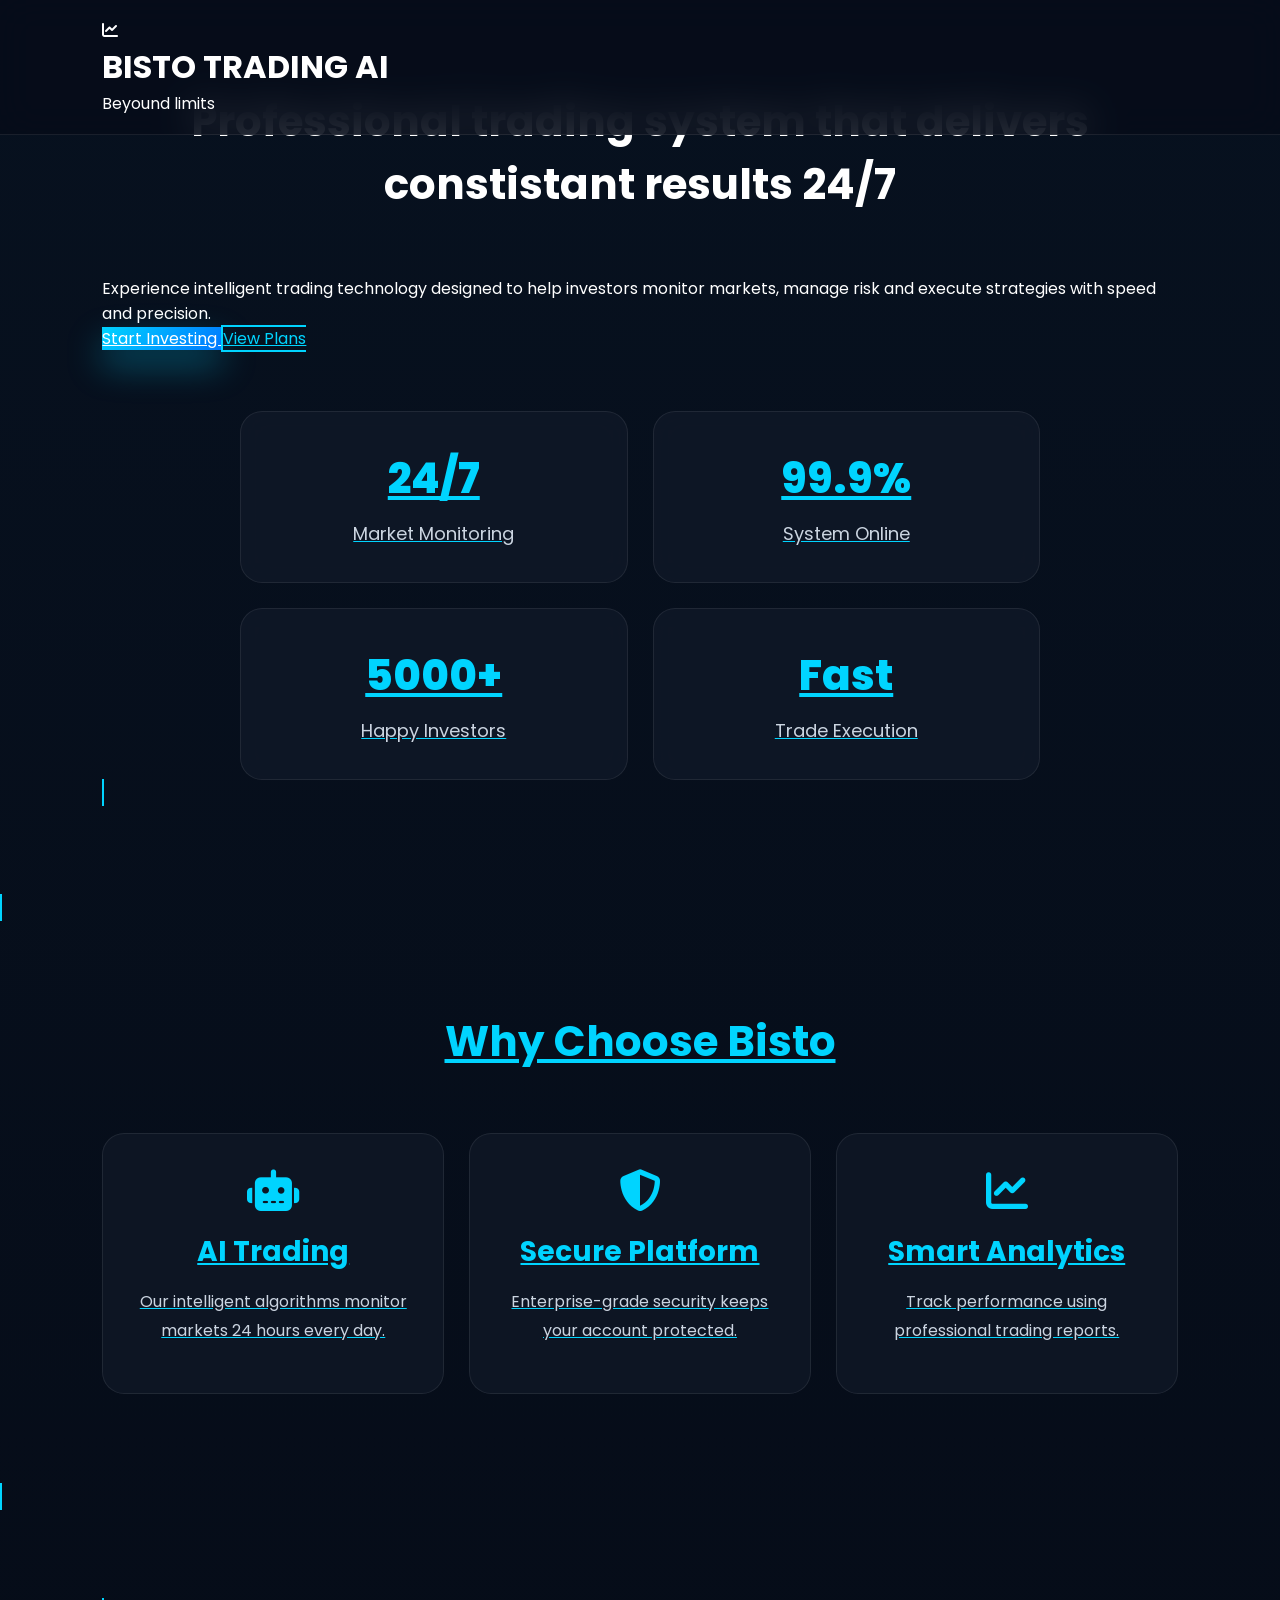
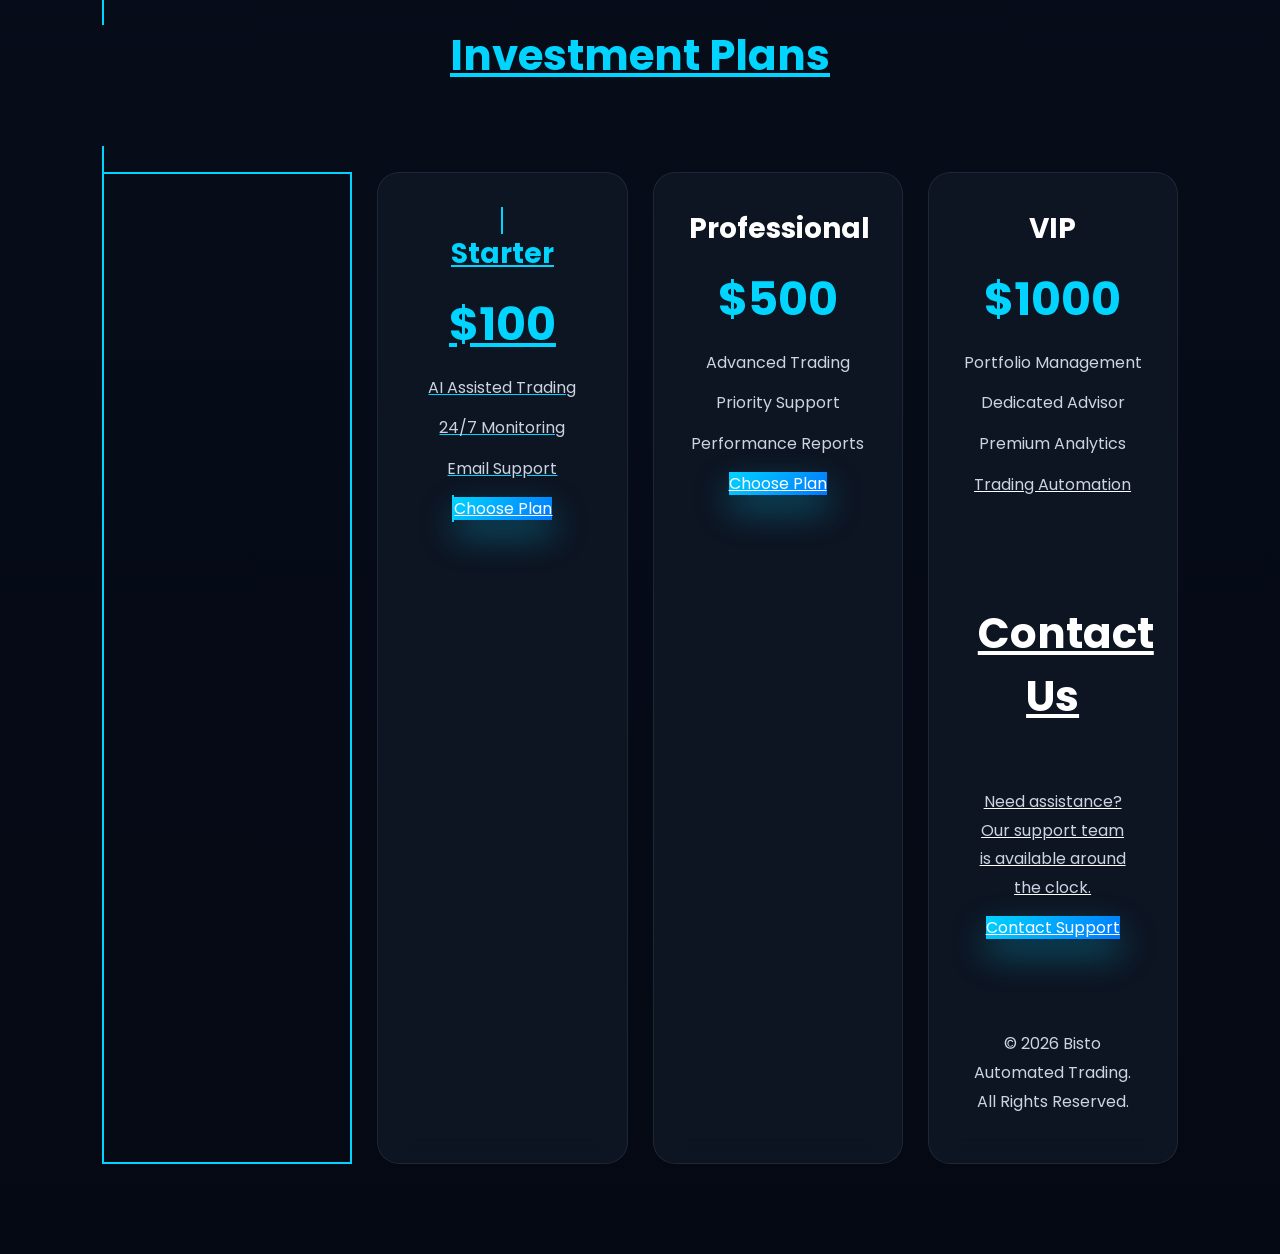
==== commit 499c2259: "index.html" ====
--- a/index.html
+++ b/index.html
@@ -94,9 +94,6 @@
         <h3>Fast</h3>
         <p>Trade Execution</p>
     </div>
-
-</div>
-
 </section>
 
 <!-- ABOUT -->
--- a/style.css
+++ b/style.css
@@ -117,10 +117,9 @@
     }
 
     /* HERO STATS */
-
 .hero-stats{
-    display:grid;
-    grid-template-columns:repeat(2,1fr);
+    display:grid !important;
+    grid-template-columns:1fr 1fr !important;
     gap:20px;
     width:100%;
     max-width:800px;
@@ -619,4 +618,61 @@
         font-size:11px;
         letter-spacing:3px;
         color:#fff;
-    }+    }/* ===== MOBILE FIX ===== */
+@media (max-width:768px){
+
+    .hero-stats{
+        display:grid;
+        grid-template-columns:repeat(2,1fr);
+        gap:15px;
+    }
+
+    .stat h3{
+        font-size:32px;
+    }
+
+    .stat p{
+        font-size:16px;}
+             ...
+    .stat p{
+        font-size:15px;
+    }
+
+}   /* <-- End of the mobile @media block */
+
+
+/* ===== HERO CONTENT ===== */
+
+.hero-content{
+    display:flex;
+    flex-direction:column;
+    align-items:center;
+}
+
+.hero-buttons{
+    display:flex;
+    justify-content:center;
+    gap:18px;
+    flex-wrap:wrap;
+}
+
+@media (max-width:768px){
+
+    .hero-content{
+        width:100%;
+    }
+
+    .hero-buttons{
+        width:100%;
+    }
+
+    .hero-buttons a{
+        width:100%;
+        text-align:center;
+    }
+
+    .hero-stats{
+        margin-top:40px;
+    }
+
+}
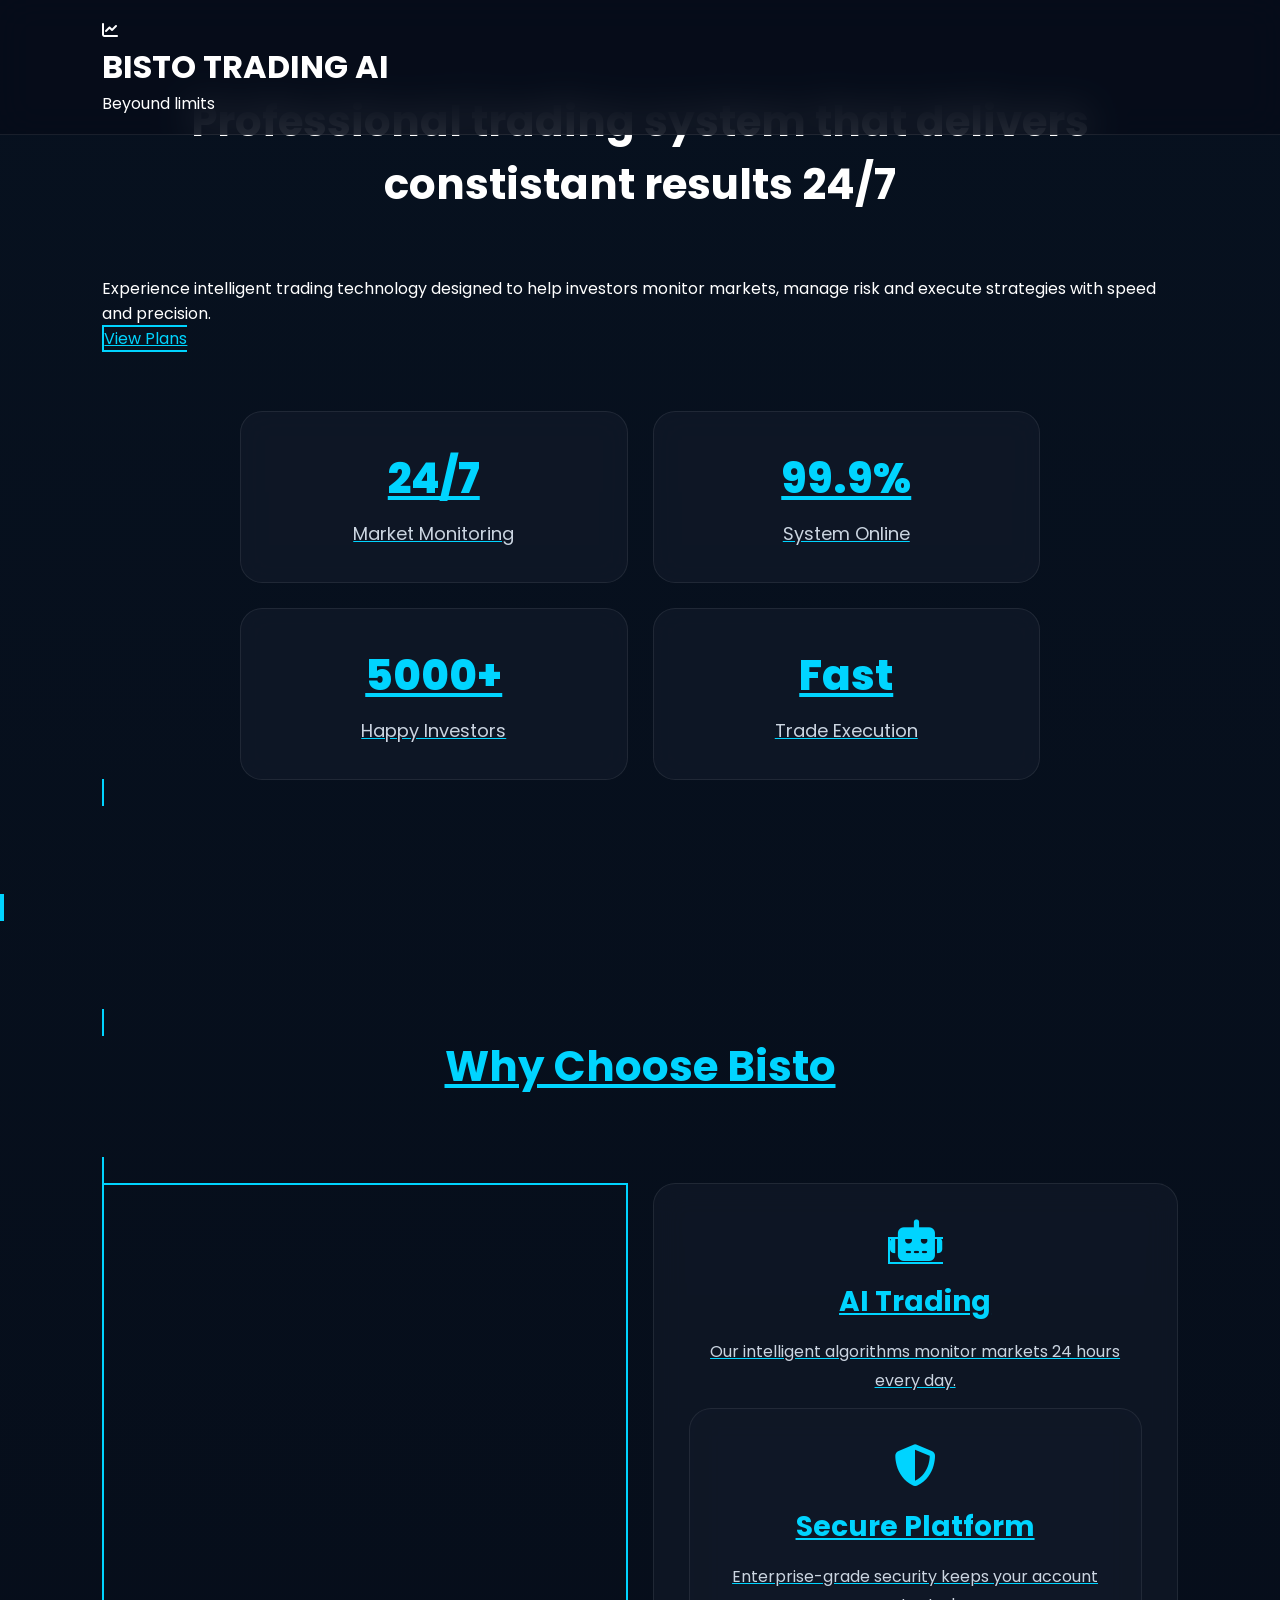
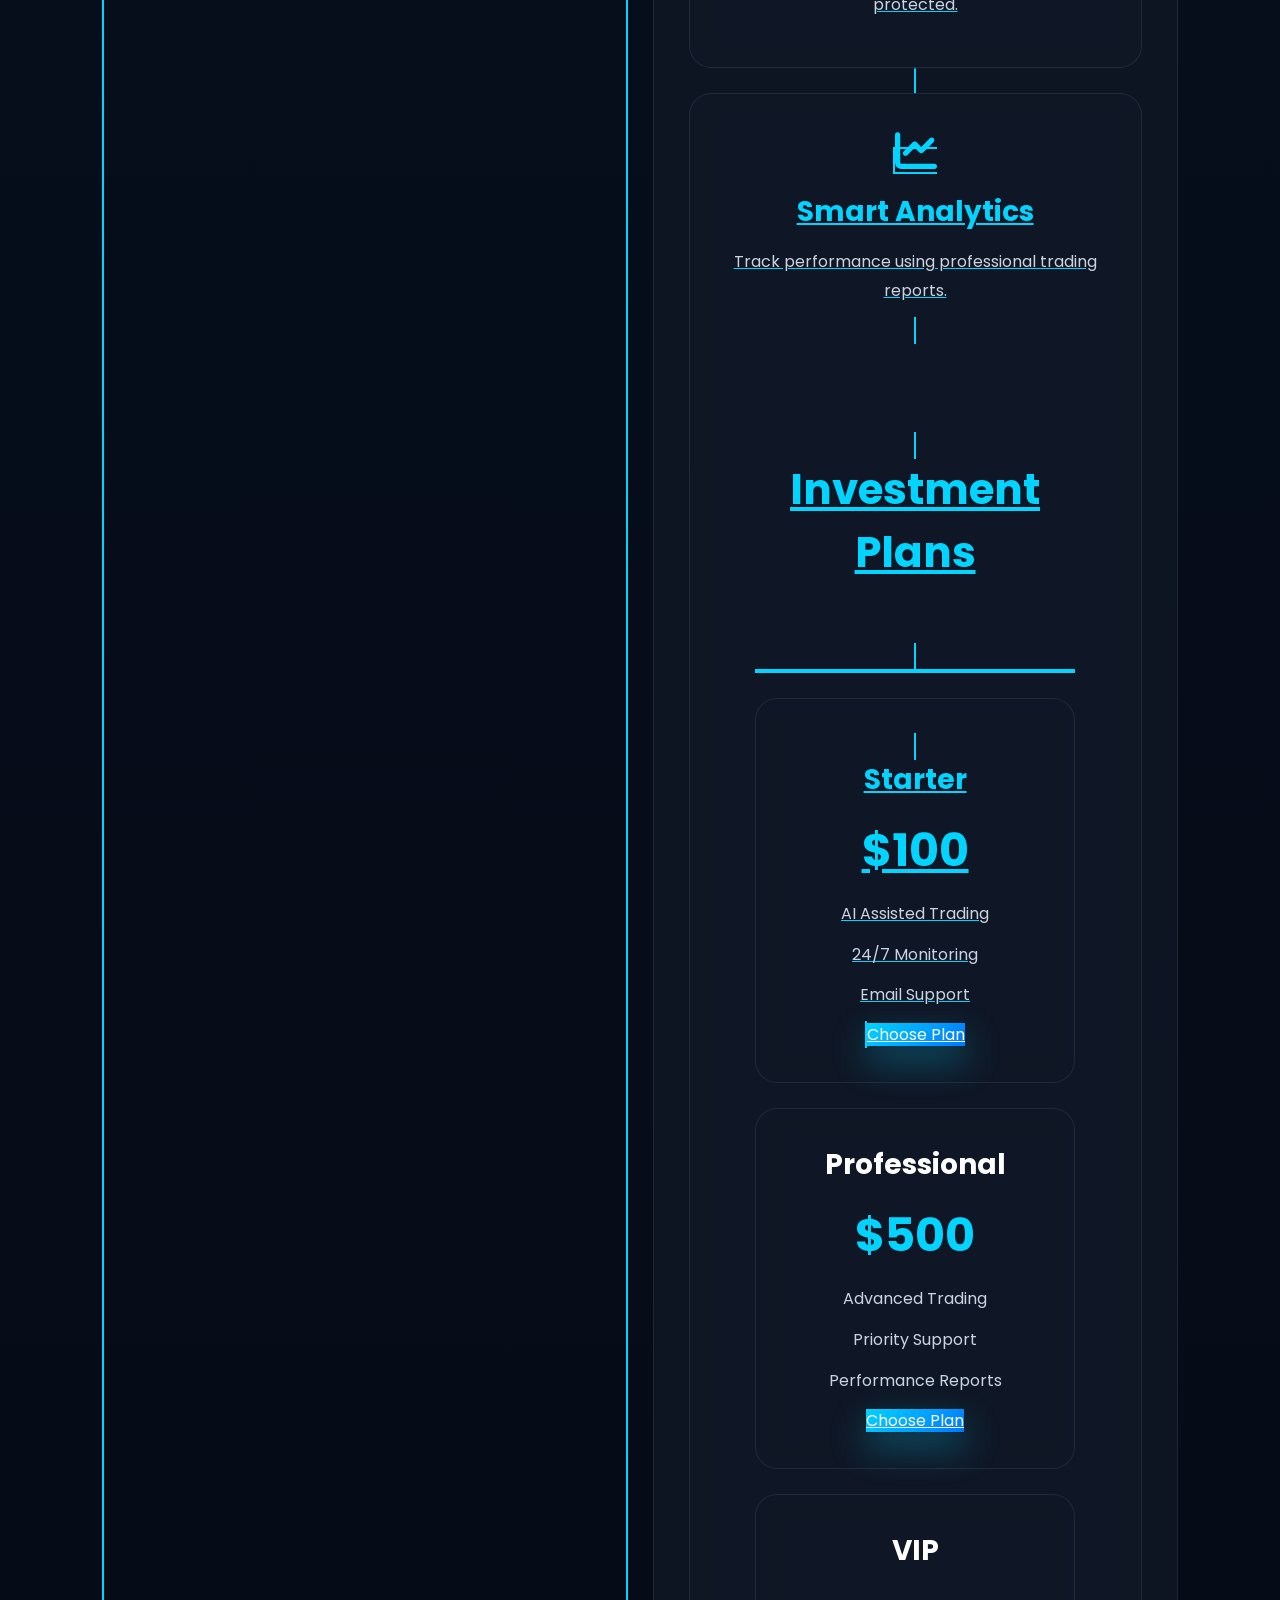
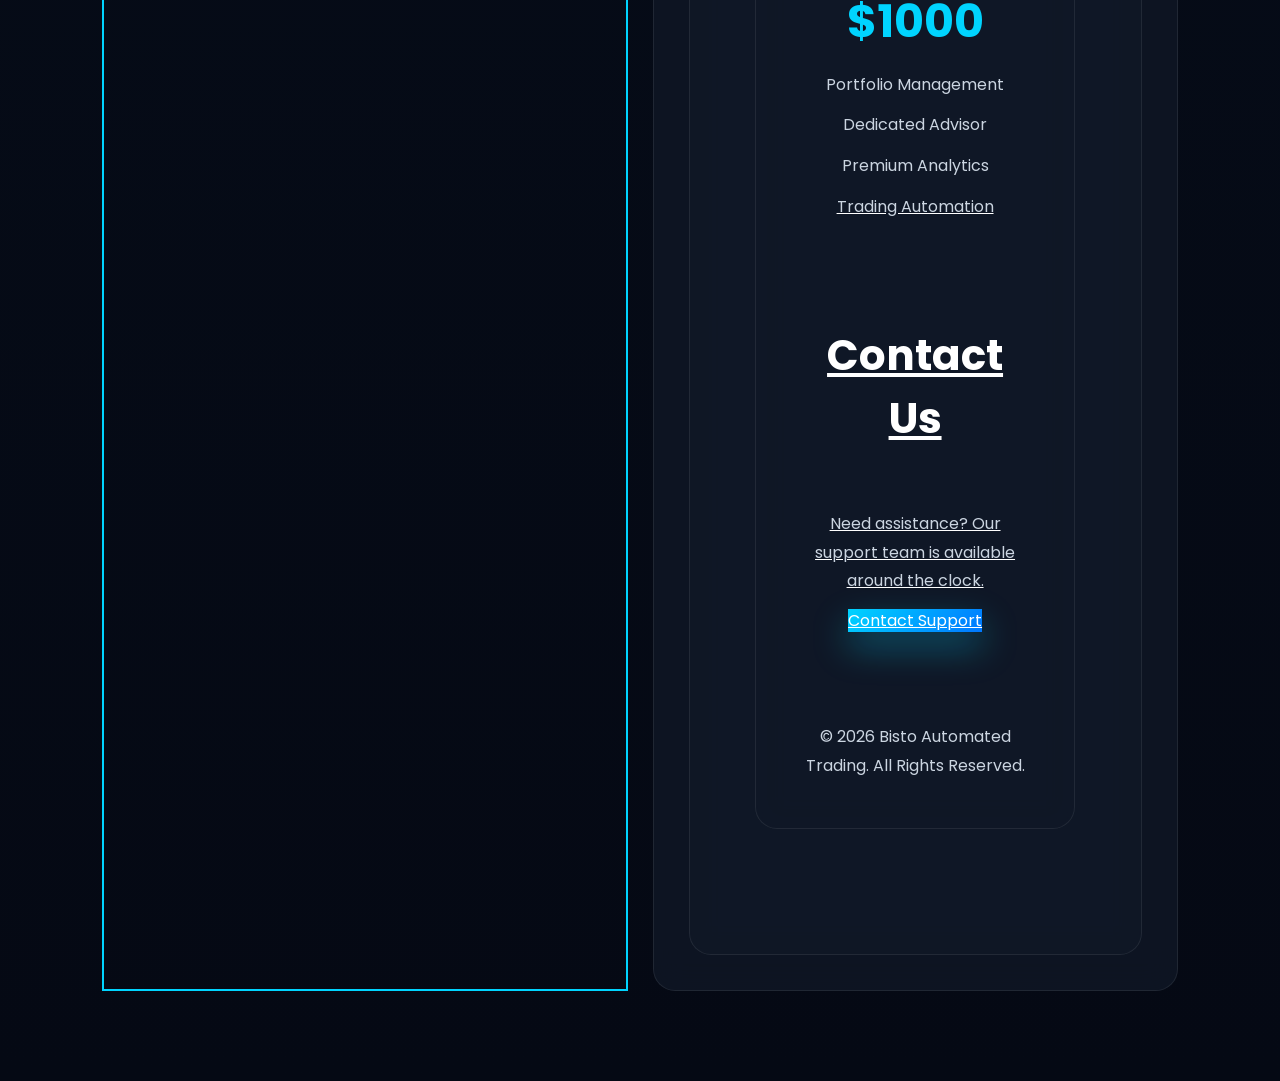
==== commit 22b7bd40: "index.html" ====
--- a/index.html
+++ b/index.html
@@ -50,24 +50,18 @@
 <div class="hero-content">
 
 <h2>
-
-Professional trading system that delivers constistant results 24/7 
-
-     </h2>
-
-<p>
-
+Professional trading system that delivers constistant results 24/7
+</h2>
+
+<p>
 Experience intelligent trading technology designed to help investors monitor markets, manage risk and execute strategies with speed and precision.
-
 </p>
 
 <div class="hero-buttons">
 
 <a href="login.html" class="btn-primary">
 
-Start Investing
-
-</a>
+<a Start Investing>
 
 <a href="#plans" class="btn-secondary">
 
@@ -116,7 +110,6 @@
 
 </p>
 
-</div>
 
 <div class="card">
 
@@ -144,96 +137,91 @@
 
 </p>
 
-</div>
-
-</div>
+
+<!-- PLANS -->
+
+<section class="plans" id="plans">
+
+<h2>Investment Plans</h2>
+
+<div class="cards">
+
+<div class="card">
+
+<h3>Starter</h3>
+
+<h1>$100</h1>
+
+<p>AI Assisted Trading</p>
+
+<p>24/7 Monitoring</p>
+
+<p>Email Support</p>
+
+<a href="#" class="plan-btn">
+
+Choose Plan
+
+</a>
+
+</div>
+
+<div class="card featured">
+
+<h3>Professional</h3>
+
+<h1>$500</h1>
+
+<p>Advanced Trading</p>
+
+<p>Priority Support</p>
+
+<p>Performance Reports</p>
+
+<a href="#" class="plan-btn">
+
+Choose Plan
+
+</a>
+
+</div>
+
+<div class="card">
+
+<h3>VIP</h3>
+
+<h1>$1000</h1>
+
+<p>Portfolio Management</p>
+
+<p>Dedicated Advisor</p>
+
+<p>Premium Analytics</p>
+
+<a href="#" class="plan-btn">
+
+<p>Trading Automation</p>
+
+<!-- CONTACT -->
+
+<section class="contact" id="contact">
+
+<h2>Contact Us</h2>
+
+<p>
+
+Need assistance? Our support team is available around the clock.
+
+</p>
+
+<a href="#" class="btn-primary">
+
+Contact Support
+
+</a>
 
 </section>
 
-<!-- PLANS -->
-
-<section class="plans" id="plans">
-
-<h2>Investment Plans</h2>
-
-<div class="cards">
-
-<div class="card">
-
-<h3>Starter</h3>
-
-<h1>$100</h1>
-
-<p>AI Assisted Trading</p>
-
-<p>24/7 Monitoring</p>
-
-<p>Email Support</p>
-
-<a href="#" class="plan-btn">
-
-Choose Plan
-
-</a>
-
-</div>
-
-<div class="card featured">
-
-<h3>Professional</h3>
-
-<h1>$500</h1>
-
-<p>Advanced Trading</p>
-
-<p>Priority Support</p>
-
-<p>Performance Reports</p>
-
-<a href="#" class="plan-btn">
-
-Choose Plan
-
-</a>
-
-</div>
-
-<div class="card">
-
-<h3>VIP</h3>
-
-<h1>$1000</h1>
-
-<p>Portfolio Management</p>
-
-<p>Dedicated Advisor</p>
-
-<p>Premium Analytics</p>
-
-<a href="#" class="plan-btn">
-
-<p>Trading Automation</p>
-
-<!-- CONTACT -->
-
-<section class="contact" id="contact">
-
-<h2>Contact Us</h2>
-
-<p>
-
-Need assistance? Our support team is available around the clock.
-
-</p>
-
-<a href="#" class="btn-primary">
-
-Contact Support
-
-</a>
-
-</section>
-
 <footer>
 
 <p>
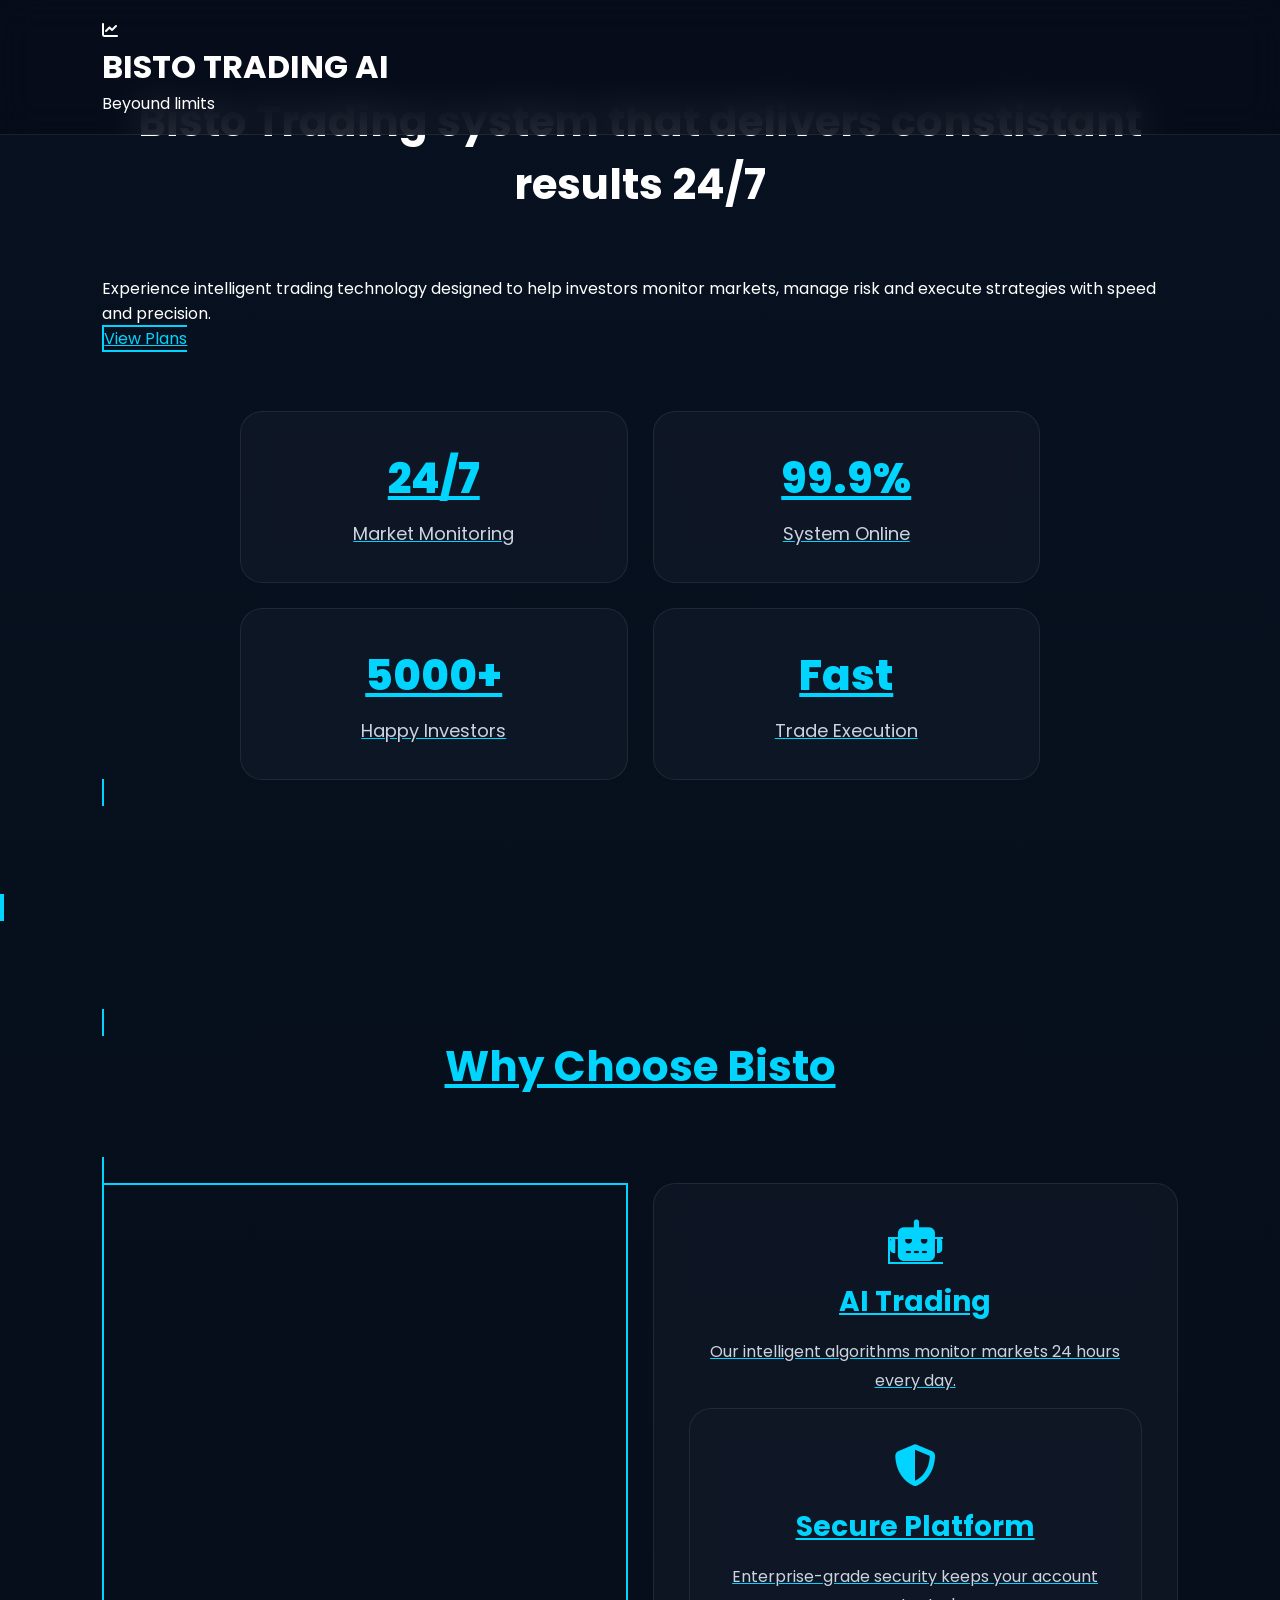
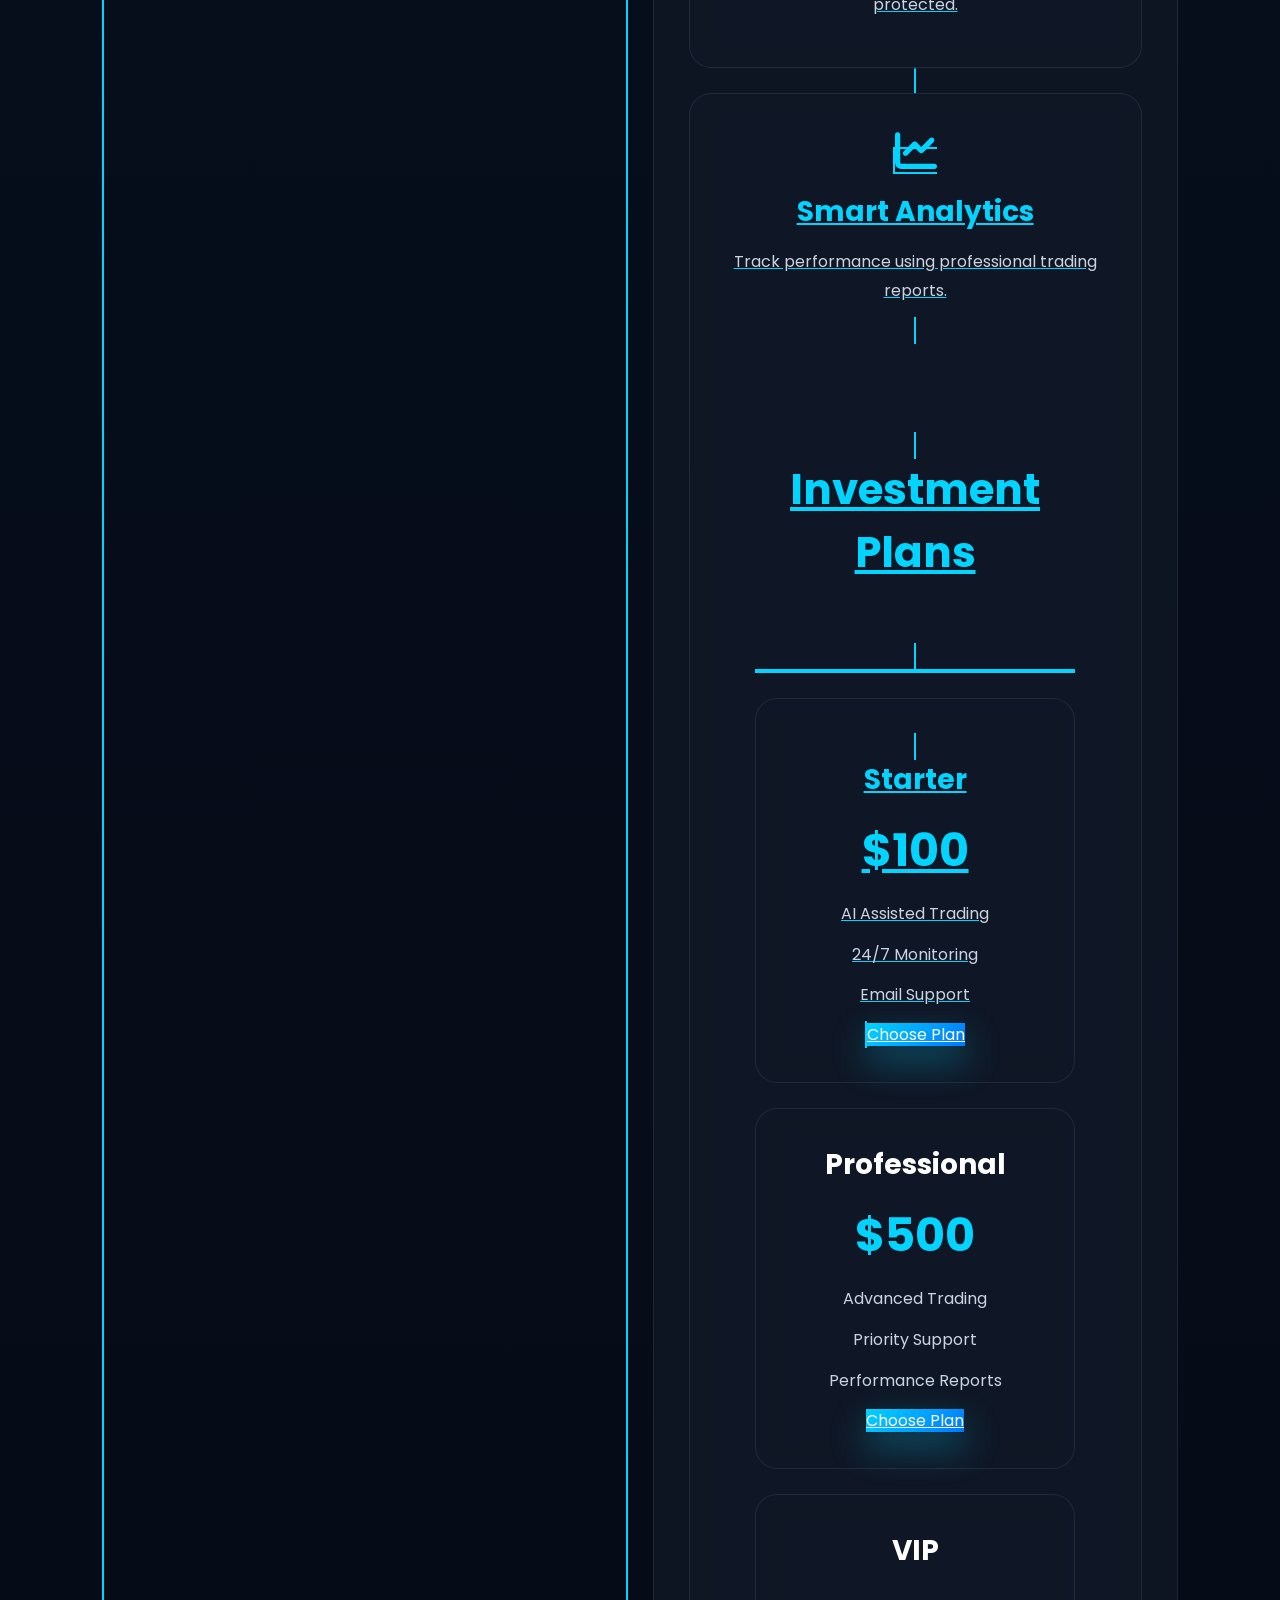
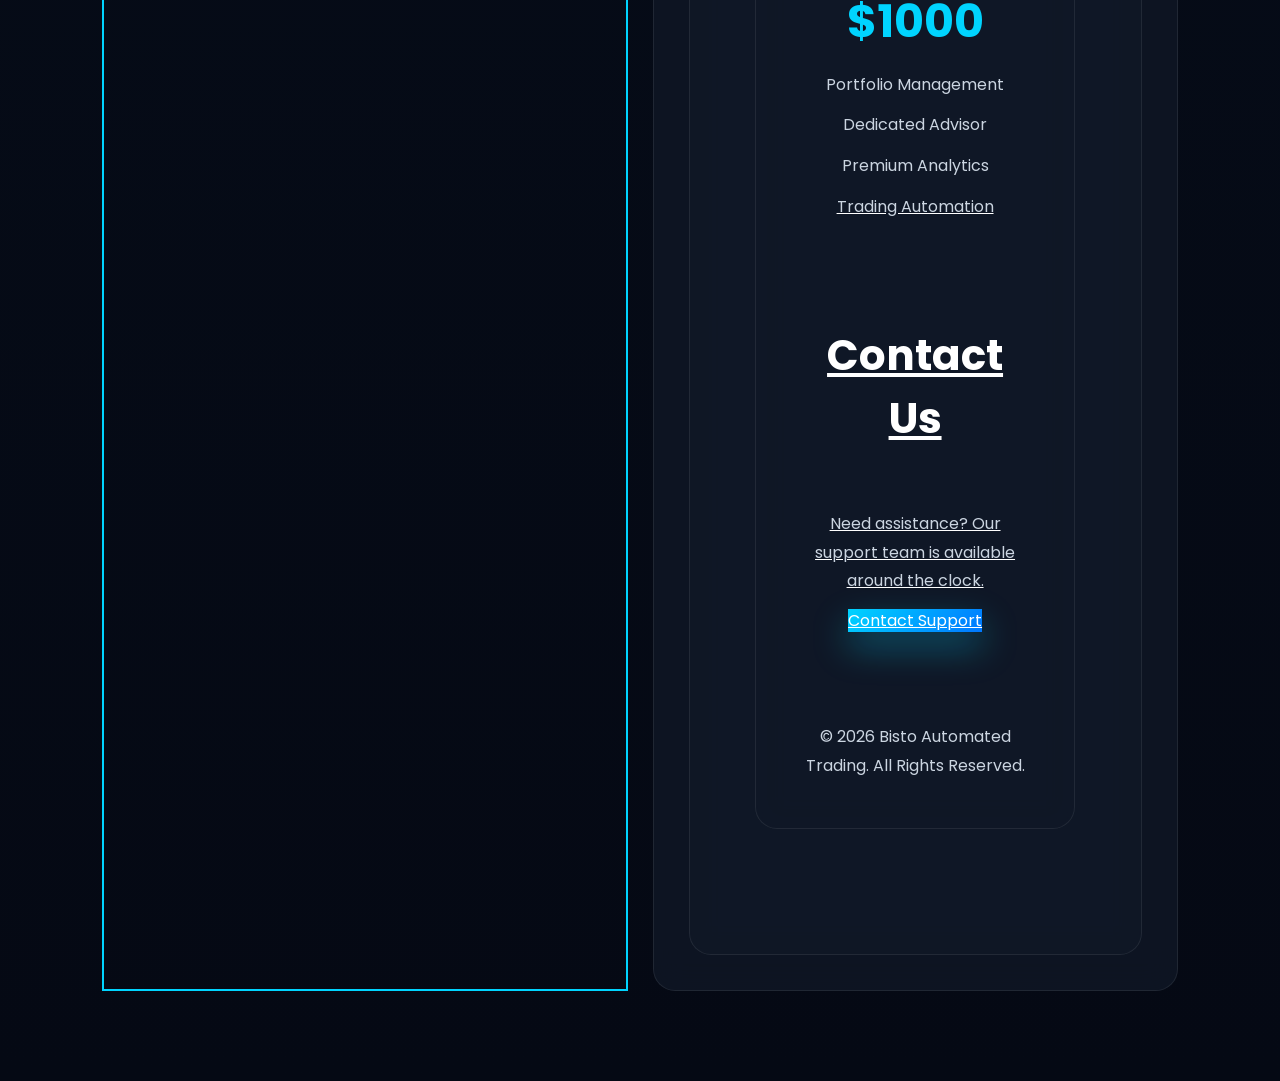
==== commit c4bf8de5: "index.html" ====
--- a/index.html
+++ b/index.html
@@ -50,7 +50,7 @@
 <div class="hero-content">
 
 <h2>
-Professional trading system that delivers constistant results 24/7
+Bisto Trading system that delivers constistant results 24/7
 </h2>
 
 <p>
